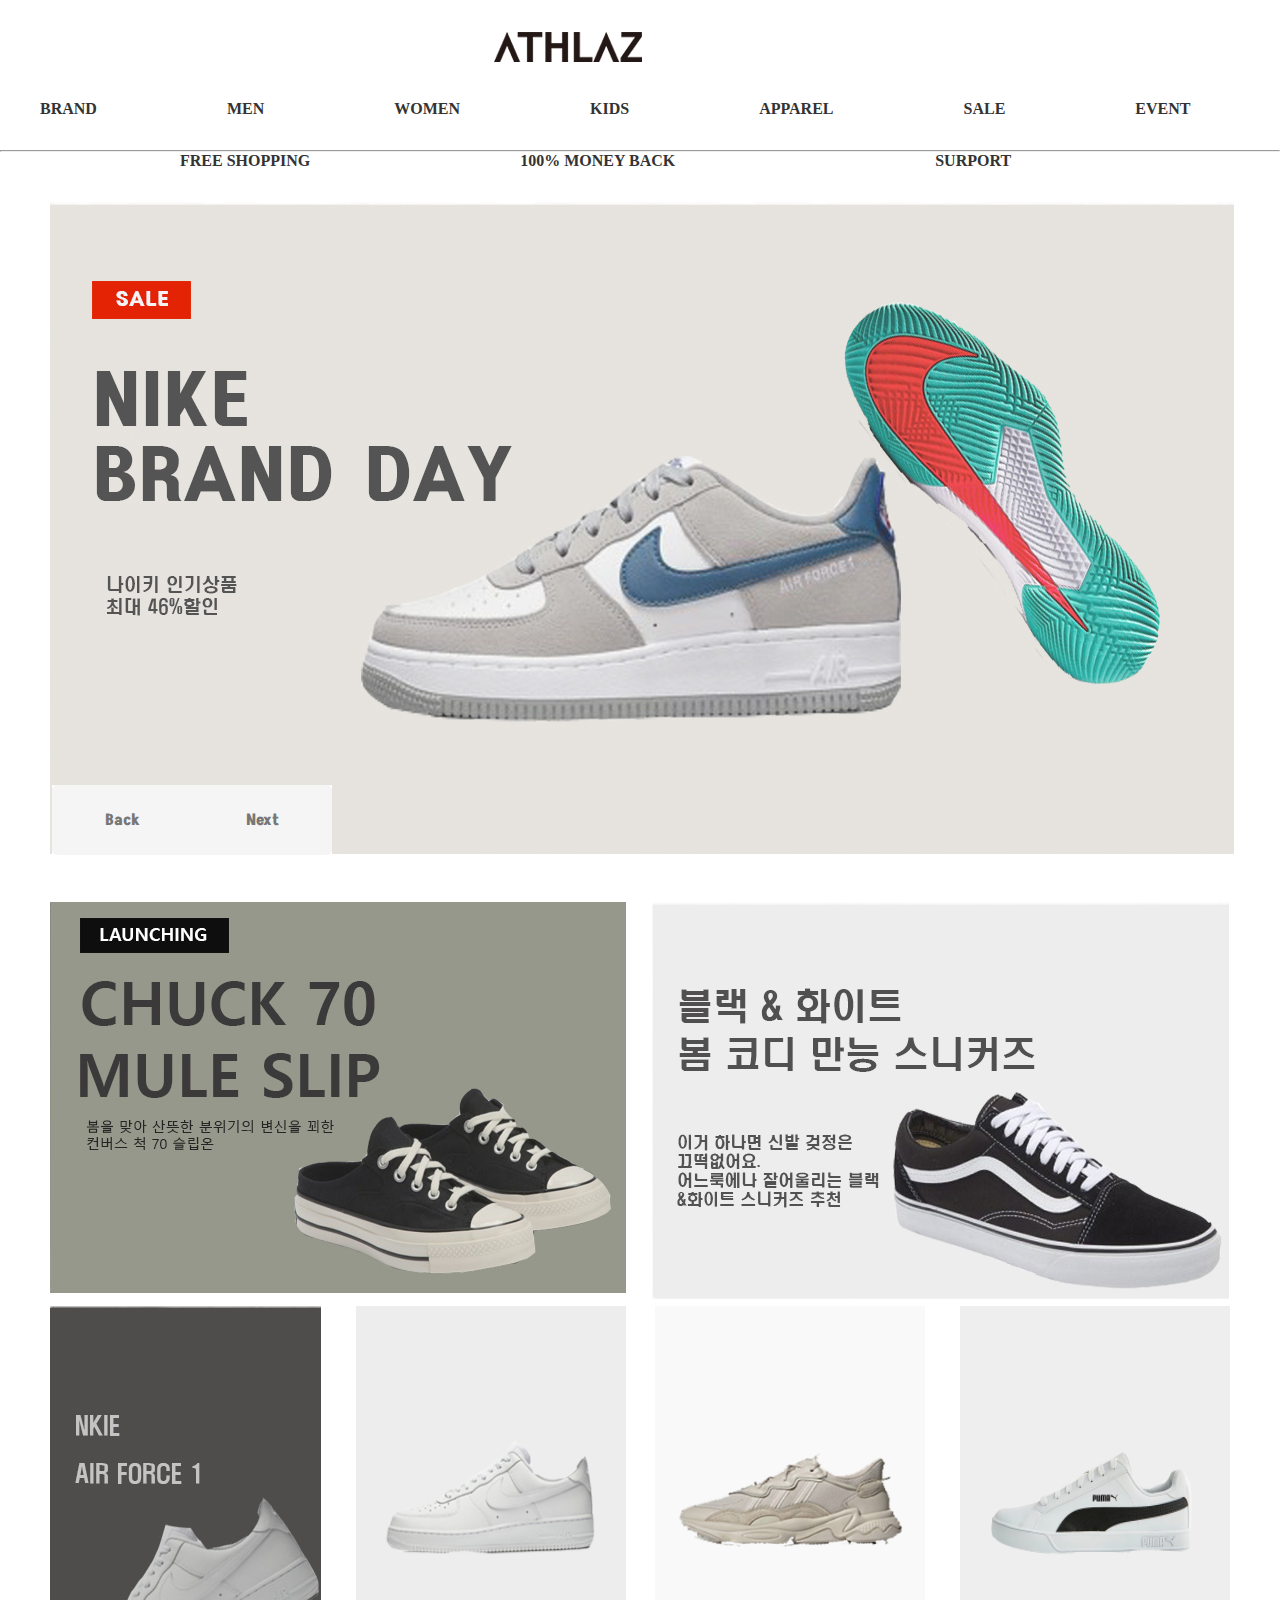
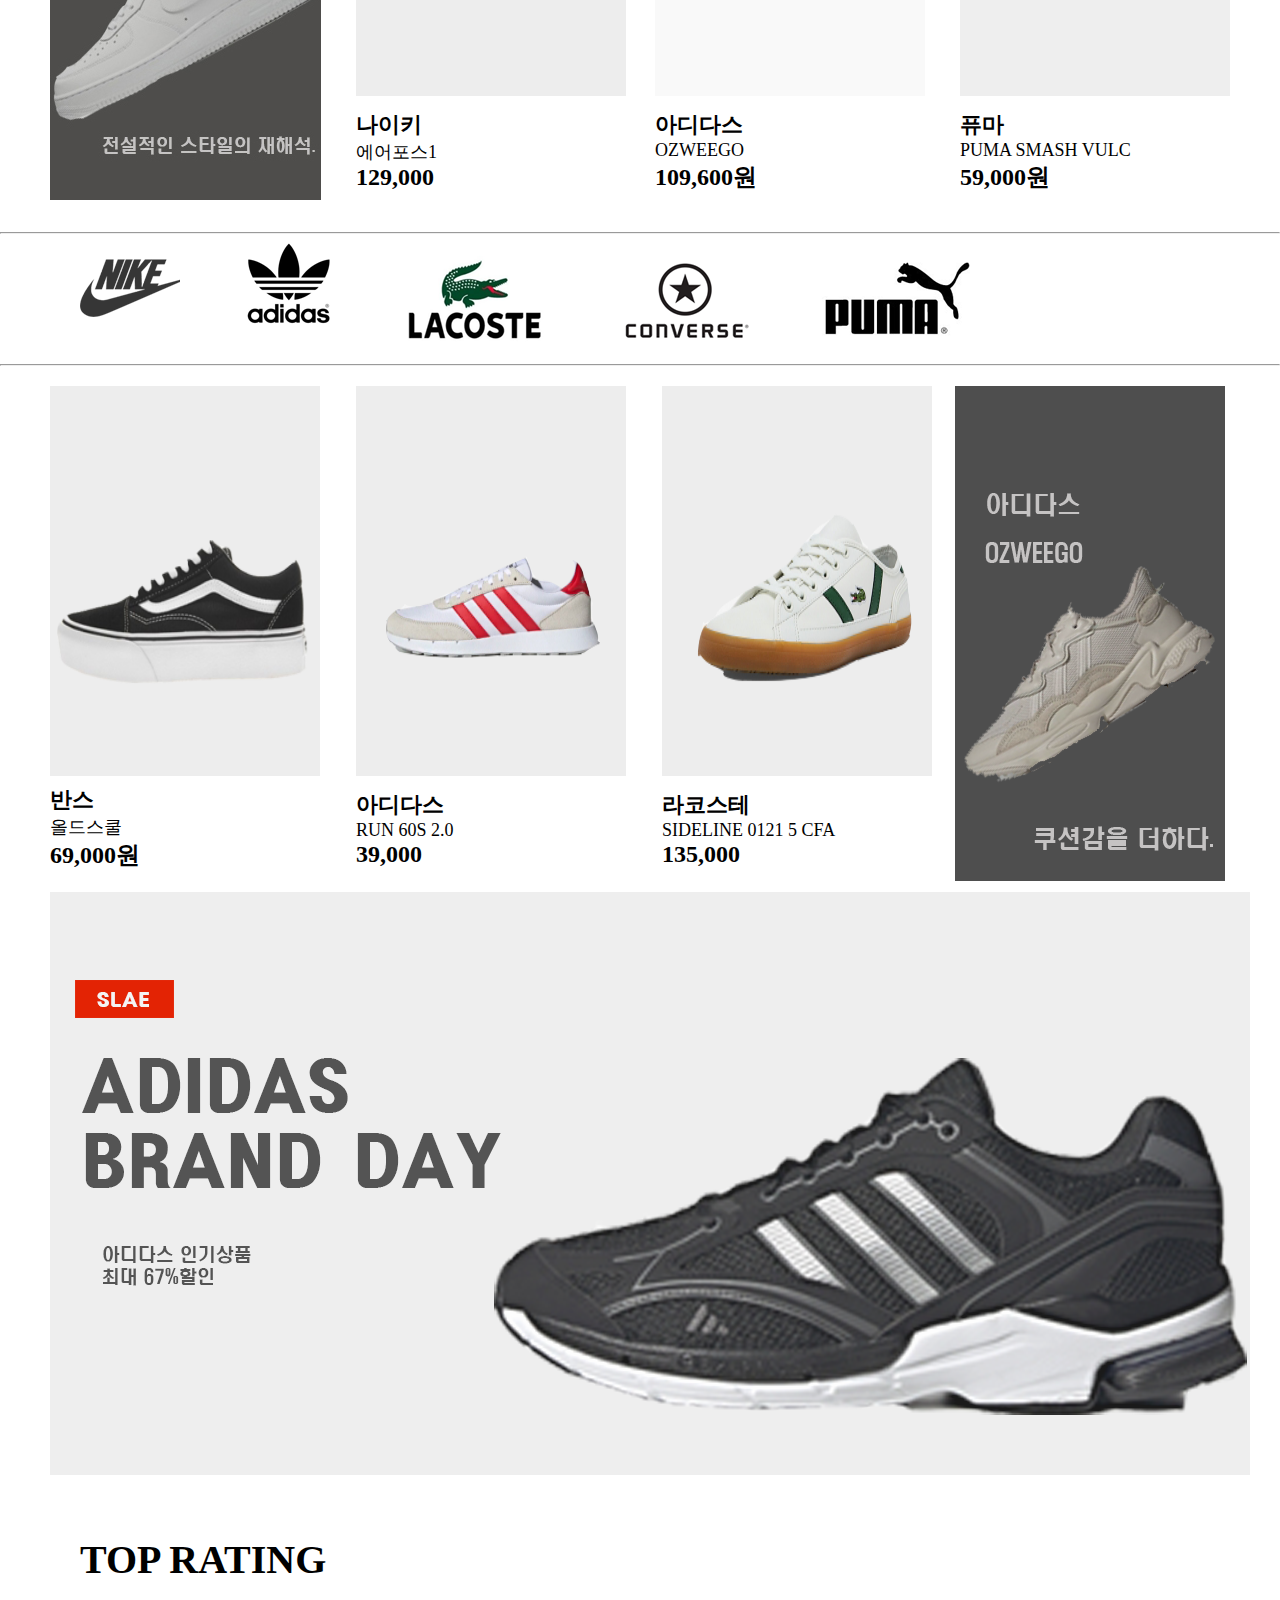
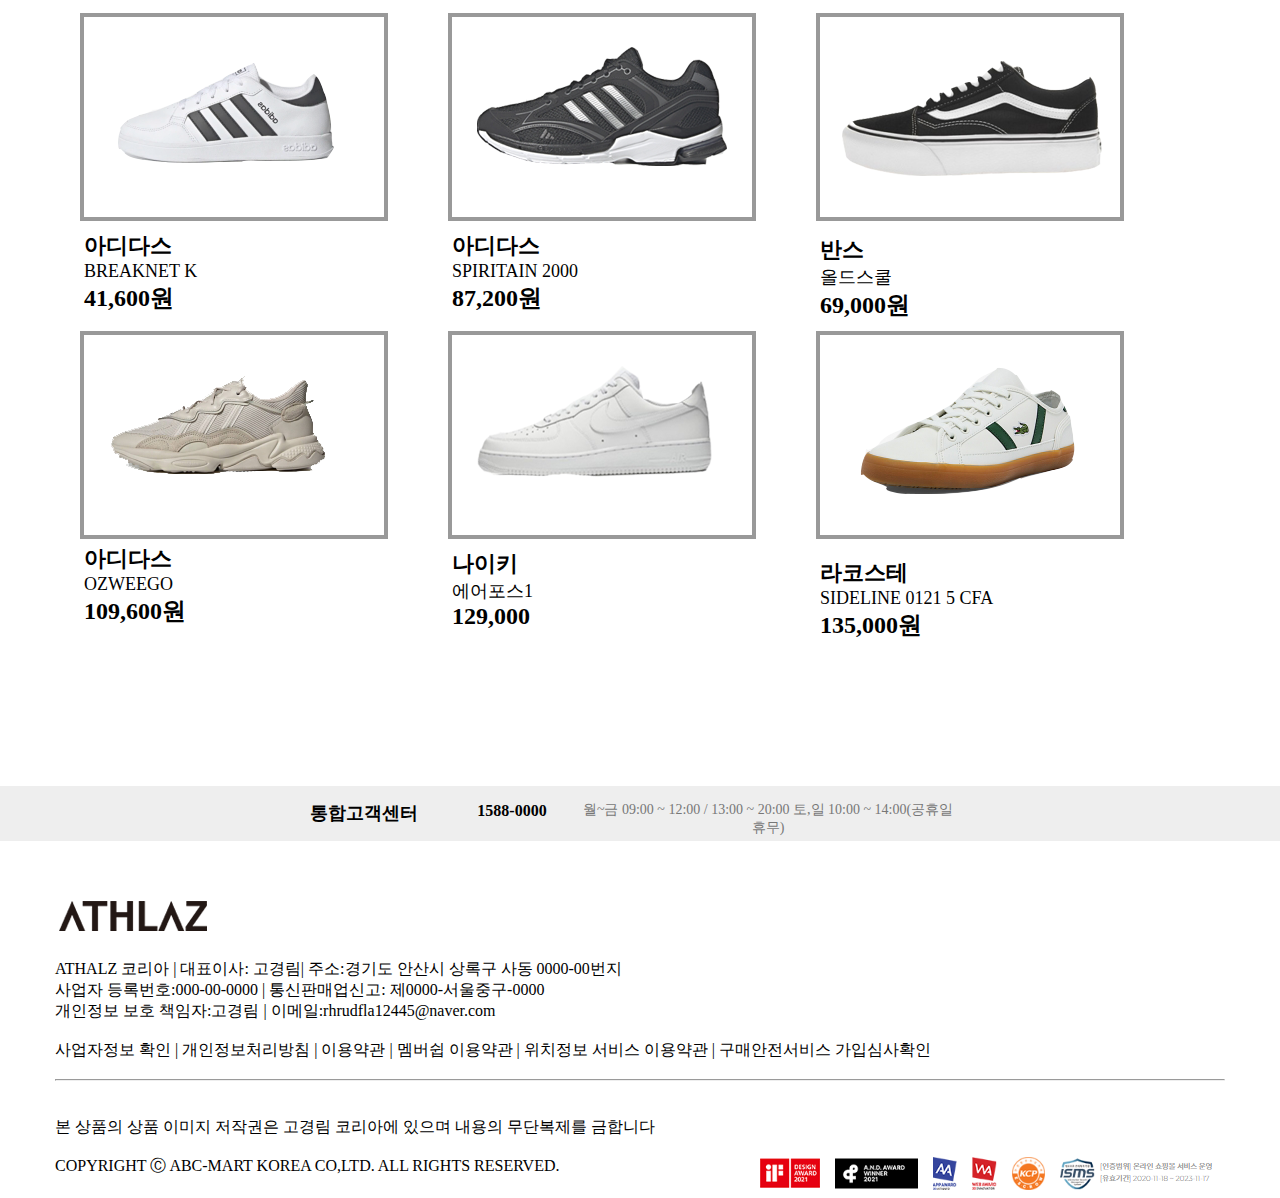
==== index.html @ 9fbcfb5c "220421-1" ====
<!DOCTYPE html>
<html lang="en">
<head>
  
    <meta charset="UTF-8">
    <meta http-equiv="X-UA-Compatible" content="IE=edge">
    <meta name="viewport" content="width=device-width, initial-scale=1.0">
    <title>신발 쇼핑물</title>
    <style>
       @import url('https://fonts.googleapis.com/css2?family=Akshar:wght@500&family=BioRhyme:wght@300&display=swap');

    </style>
    <link rel="stylesheet" href="CSS/css1.css">
    <script src="https://ajax.aspnetcdn.com/ajax/jQuery/jquery-3.6.0.min.js"></script>
    <script>
        $(function(){
            $('.button1').click(function(){
                if($('.slider1').css('display')=== 'block' ){
                    $('.slider1').hide();
                    $('.slider2').hide();
                    $('.slider3').fadeIn();
                }
                else if($('.slider3').css('display')=== 'block' ){
                        $('.slider1').hide();
                        $('.slider2').fadeIn();
                        $('.slider3').hide();
                }
                
                else{
                    $('.slider1').fadeIn();
                    $('.slider2').hide();
                    $('.slider3').hide();

                }
            })
        })
        $(function(){
            $('.button2').click(function(){
                if($('.slider1').css('display')=== 'block' ){
                    $('.slider1').hide();
                    $('.slider2').fadeIn();
                    $('.slider3').hide();
                }
                else if($('.slider2').css('display')=== 'block' ){
                        $('.slider1').hide();
                        $('.slider2').hide();
                        $('.slider3').fadeIn();
                }
                
                else{
                    $('.slider1').fadeIn();
                    $('.slider2').hide();
                    $('.slider3').hide();

                }
            })
        })
    </script>
    <script>
        $(function(){
            $('.ThreePost').hover(function(){
                $('.SoldOut').show();
            }
            ,function(){
                $('.SoldOut').hide();
            });
        });

        $(function(){
            $('.ThreePost2').hover(function(){
                $('.SoldOut2').show();
            }
            ,function(){
                $('.SoldOut2').hide();
            });
        });

        $(function(){
            $('.ThreePost3').hover(function(){
                $('.SoldOut3').show();
            }
            ,function(){
                $('.SoldOut3').hide();
            });
        });

    </script>
</head>
<body>
    <header>   
         <div class="main">
             <img src="img\KakaoTalk_20220411_015317461.png" alt="쇼핑물이름">
         </div>
    </header>
    
    <nav>
        <div class="one">
            <ul>
                <li><a href="#">BRAND</a> </li>
                <li><a href="#">MEN</a></li>
                <li><a href="#">WOMEN</a></li>
                <li><a href="#">KIDS<a></li>
                <li><a href="#">APPAREL</a></li>
                <li><a href="#">SALE</a></li>
                <li><a href="#">EVENT</a></li>
                <li><a href="#">STORE</a></li>
            </ul>
        </div>
        <hr>

        <div class="two">
            <ul>
                <li><a href="#">FREE SHOPPING</a></li>
                <li><a href="#">100% MONEY BACK</a></li>
                <li><a href="#">SURPORT</a></li>
            </ul>

        </div>
    </nav>
    <div id="slider">
        <div class="slider1">
            <a href="#"><img src="img/나이키메인.jpg" alt="나이키메인"></a>
        </div> 
        
        <div class="slider2">
            <a href="#"><img src="img/반스메인2.png" alt=""></a>
        </div>
        
        <div class="slider3">
            <a href="#"><img src="img/puma메인.png" alt=""></a>
        </div>
        
        <div class="buttonMain">
            <button type="button" class="button1">Back</button>
            <button type="button" class="button2">Next</button>
        </div>
        

    </div>
    

    <div class="main1">
        <div class="chuck"><a href="#"><img src="img/컨버스.jpg" alt="컨버스"></a></div>
        <div class="vans"><a href="#"><img src="img/반스.jpg" alt="반스"></a></div>
        <div class="airforce"><a href="#"><img src="img/에어포스.jpg" alt="에어포스"></a></div>
        <div class="ThreePostMain"> <a href="#"></a>
            <div class="ThreePost">
                <a href="#"><img src="img/에어포스2.png" alt="에어포스2"></a>
                <div class="brand">
                    <p>나이키</p>
                </div>
               
                <div class="name">
                    <p>에어포스1</p>
                </div>

                <div class="price">
                    <p>129,000</p>
                </div>
                
                <div class="SoldOut">
                    <br><br><br><p>Sold Out</p><br>
                </div>
            </div>
        </div>
        <div class="ThreePostMain2">
            <div class="ThreePost2">
                <a href="#"><img src="img/adidas.png" alt=""></a>
                <div class="brand">
                    <p>아디다스</p>
                </div>
                <div class="name">
                    <p>OZWEEGO</p>
                </div>
                <div class="price">
                    <p>109,600원</p>
                </div>
                <div class="SoldOut2">
                    <br><br><br><p>Sold Out</p><br>
                </div>
            </div>
        </div>

        <div class="ThreePostMain3">
            <div class="ThreePost3"> 
                <img src="img/puma.png" alt="푸마">
                <div class="brand">
                    <p>퓨마</p>
                </div>
                <div class="name">
                    <p>PUMA SMASH VULC</p>
                </div>
                <div class="price">
                    <p>59,000원</p>
                </div>
                <div class="SoldOut3">
                    <br><br><br><p>Sold Out</p><br>
                </div>
            </div>

        </div>



    </div>
    <hr>
    <div class="Logo">
        <div class="NikeLogo">
            <a href="#"><img src="img/nike.png" alt=""></a>
        </div>
        <div class="AdidasLogo"> 
            <a href="#"><img src="img/adidaslogo.png" alt=""></a>
        </div>
        <div>
            <a href="#"><img src="img/vanslogo.png" alt=""></a>
        </div>
        <div>
            <a href="#"><img src="img/LacoLogo.png" alt=""></a>
        </div>
        <div>
            <a href="#"><img src="img/ConverseLogo.png" alt=""></a>
        </div>
        <div>
            <a href="#"><img src="img/PumaLogo.png" alt=""></a>
        </div>
    </div>
    <hr>
    <div class="Main2">
        <div class="FourMain1">
            <div class="FourPost">
                <a href="#"><img src="img/Vans2.png" alt=""></a>
                <div class="brand">
                    <p>반스</p> 
                </div>
                <div class="name">
                    <p>올드스쿨</p>
                </div>
                <div class="price">
                    <p>69,000원</p>
                </div>
                
            </div>
        </div>
        <div class="FourMain2">
            <div class="FourPost2">
                <a href="#"><img src="img/adidas2.png" alt=""></a>
                <div class="brand">
                    <p>아디다스</p>
                </div>
                <div class="name">
                    <p>RUN 60S 2.0</p>
                </div>
                <div class="price">
                    <p>39,000</p>
                </div>
            </div>
        </div>

        <div class="FourMain3">
            <div class="FourPost3">
                <a href="#"><img src="img/loco.png" alt=""></a>
                <div class="brand">
                    <p>라코스테</p>
                </div>
                <div class="name">
                    <p>SIDELINE 0121 5 CFA</p>
                </div>
                <div class="price">
                    <p>135,000</p>
                </div>
            </div>
        </div>

        <div class="FourMain4">
            <a href="#"><img src="img/adidasMain.png" alt=""></a>
        </div>
    </div>

    <div class="Main3">
        <a href="#"><img src="img/Main3.png" alt=""></a>


    </div>
    
    <div class="Main4">
        <div class="RATING">
            <p>TOP RATING</p>
        </div>
        
        <div class="RatingPost1">
            <a href="#"><img src="img/superStar.png" alt=""></a>
            
            <div class="info">
                <div class="brand">
                    <p>아디다스</p>
                </div>
                <div class="name">
                    <p>BREAKNET K</p>
                </div>
                <div class="price">
                    <p>41,600원</p>
                </div>
            </div>
 
        </div>

        <div class="RatingPost2">
            <a href="#"><img src="img/top adidas.png" alt=""></a>
            <div class="info">
                <div class="brand">
                    <p>아디다스</p>
                </div>
                <div class="name">
                    <p>SPIRITAIN 2000</p>
                </div>
                <div class="price">
                    <p>87,200원</p>
                </div>

            </div>
        </div>

        <div class="RatingPost3">
            <a href="#"><img src="img/Vans2.png" alt=""></a>
            <div class="info">
                <div class="brand">
                    <p>반스</p>
                </div>
                <div class="name">
                    <p>올드스쿨</p>
                </div>
                <div class="price">
                    <p>69,000원</p>
                </div>
            </div>

        </div>

        <div class="RatingPost4">
            <a href="#"><img src="img/top adidas2.png" alt=""></a>
            <div class="info">
                <div class="brand">
                    <p>아디다스</p>
                </div>
                <div class="name">
                    <p>OZWEEGO</p>
                </div>
                <div class="price">
                    <p>109,600원</p>
                </div>
            </div>
        </div>
        
        <div class="RatingPost5">
            <a href="#"><img src="img/top 에어포스.png" alt=""></a>
            <div class="info">
                <div class="brand">
                    <p>나이키</p>
                </div>
                <div class="name">
                    <p>에어포스1</p>
                </div>
                <div class="price">
                    <p>129,000</p>
                </div>
            </div>
        </div>

        <div class="RatingPost6">
            <a href="#"><img src="img/loco.png" alt=""></a>
            <div class="info">
                <div class="brand">
                    <p>라코스테</p>
                </div>
                <div class="name">
                    <p>SIDELINE 0121 5 CFA</p>
                </div>
                <div class="price">
                    <p>135,000원</p>
                </div>
            </div>
        </div>

    </div>
    <div class="box1">
        <div class="Service">
            <div class="ServiceInfo1">
                <p>통합고객센터</p>
            </div>
            <div class="ServiceInfo2">
                <p>1588-0000</p>
            </div>
            <div class="ServiceInfo3">
                <p>월~금 09:00 ~ 12:00 / 13:00 ~ 20:00 토,일 10:00 ~ 14:00(공휴일 휴무)</p>
            </div>  

        </div>
    </div>

    <footer>
        <div class="ImgLogo">
            <a href="#"><img src="img/KakaoTalk_20220411_015317461.png" alt=""></a>
        </div>
        <div class="footerInfo">
            <p><br>ATHALZ 코리아 | 대표이사: 고경림| 주소:경기도 안산시 상록구 사동 0000-00번지<br>
                사업자 등록번호:000-00-0000 | 통신판매업신고: 제0000-서울중구-0000 <br>
                개인정보 보호 책임자:고경림 | 이메일:rhrudfla12445@naver.com
            </p><br>

            <p>
                사업자정보 확인 | 개인정보처리방침 | 이용약관 | 멤버쉽 이용약관 | 위치정보 서비스 이용약관 | 구매안전서비스 가입심사확인
            </p>
            
        </div>
        <br><hr><br><br>
        <p>본 상품의 상품 이미지 저작권은 고경림 코리아에 있으며 내용의 무단복제를 금합니다 <br>
            <br> COPYRIGHT Ⓒ ABC-MART KOREA CO,LTD. ALL RIGHTS RESERVED.
        </p>
        
        <div class="mark">
            <a href=""><img src="img/인증.PNG" alt=""></a>
        </div>
    </footer>

</body>

</html>
---- CSS/css1.css ----
*{margin: 0 ; padding: 0; font-family: "맑은고딕";}
ul,li,ol{list-style: none; margin: 0; padding: 0;}
/*헤더 로고*/
header{width: 1100px; height: 100px; margin: 0 auto; }
.main img{margin:22px 0 0 400px;}  

hr{background-color: gray; height: 0.1px; margin: 0 auto; text-align: center;}

/* 최상단 nav*/
nav .one{width: 1500px; height: 50px;  margin: 0 auto; }
nav .one,nav .two ul{font-family: 'Akshar', sans-serif; font-weight: bold;}/*네비 두개 같이사용*/
nav ul li{float: left; padding: 0 20px; margin: 0 70px 0 0;}/*li간 간격조절*/
nav ul li :nth-child(1){margin: 0 0 0 20px;}
nav ul li a{text-decoration: none; color: #333; margin:left 70px;  }
nav ul a:hover{color: #777;}

/*다음 nav*/
nav .two{width: 1200px; height: 50px;  margin: 0 auto; font-family: 'Akshar', sans-serif;}
nav .two ul li{float: left; padding: 0 20px; margin: 0 200px 0 0;}
nav .two ul li:nth-child(1){margin: 0 150px 0 100px;}
nav ul a:hover{color:#777}

/*메인 슬라이더*/
#slider{width: 1180px; height: 700px; margin: 0 auto; }
.slider1{width: 1180px; height: 660px; margin: 0 auto; }
.slider2{width: 1180px; height: 660px; margin: 0 auto; display: none;}
.slider2 img{width: 1180px; height: 660px; margin: -8px 0 0 0;}
.slider3{width: 1180px; height: 660px; margin: 0 auto; display: none;}

.buttonMain{width: 270pxx; height: 70px; float: left; background-color: white; position: absolute ;top: 785px; margin: 0 0 0 2px;  }
.button1:hover{color: wheat; background-color: #999;}
.button2:hover{color: wheat; background-color: #999;}
button{width: 140px; height: 70px;float: left; background-color:whitesmoke ;font-weight: bold; font-size: 16px; border: 0; color: #777; padding: 5px; }
.button1{margin-right: 0px; border-top-left-radius: 5px; border-bottom-left-radius: 5px; font-family: 'Akshar', sans-serif;  }
.button2{border-top-right-radius: 5px; border-bottom-right-radius: 5px; font-family: 'Akshar', sans-serif; }

/*3번째 레이아웃*/
.main1{width: 1180px; height: 930px; margin: 0 auto;}
.chuck{width: 578px; height: 384px; float: left; }
.vans{width: 578px; height: 384px; float: left; margin: 0 0 0 24px;}
.airforce{width:270px ; height: 494px; float: left; margin: 20px auto; background-color: beige;}

/* 3번째 레이아웃 */
.ThreePostMain{width: 270px; height: 494px; float: left; margin: 20px 25px 0 36px; }
.ThreePost{width: 270px; height: 390px; float: left; margin: 0 auto;  background-color:#ededed;}  
.ThreePost img{width: 240px; height: 400px; margin: 0 0 0 20px;}


.ThreePostMain2{width: 260px; height: 494px; float: left; margin: 20px 30px 0 4px; }
.ThreePost2{width: 270px; height: 390px; float: left; margin: 0 auto;  background-color:#f9f9f9;}  
.ThreePost2 img{width: 240px; height: 400px; margin: 0 0 0 20px;}

.ThreePostMain3{width: 270px; height: 494px; float: left; margin: 20px 0 0 0; }
.ThreePost3{width: 270px; height: 390px; float: left; margin: 0 10px 0 15px; background-color:#eeeeee;}  
.ThreePost3 img{width: 250px; height: 400px; margin: 0 0 0 10px;}

.SoldOut{width: 270px; height: 390px; opacity: 0.7; background-color: #333;
        position: absolute; margin: -488px 0 0 0; font-size: 40PX;
         color: white;text-align: center; display: none;} 
.SoldOut2{width: 270px; height: 390px; opacity: 0.7; background-color: #333;
            position: absolute; margin: -488px 0 0 0; font-size: 40PX; color: white;
            text-align: center; display: none; } 
.SoldOut3{width: 270px; height: 390px; opacity: 0.7; background-color: #333;
            position: absolute;  font-size: 40PX; color: white;
            text-align: center;margin: -488px 0 0 0; display:none ;} 



/* 3번째 레이아웃 상품 정보통일 */
.brand{font-size: 22px; font-family:""; font-weight: bold; }
.name{font-family: "굴림"; font-size:18px ;}
.price{font-size: 24px; font-weight: bold;}

/* 브랜드로고 */
.Logo{width: 1180px; height: 130px;  margin: 0 auto; } 
.Logo img{margin: 0px 30px 0 30px; float: left;}



/* 4번째 상품 레이아웃 */
.Main2{width: 1180px; height: 520px; margin: 0 auto;}

.FourMain1{width: 270px; height: 494px; float: left; margin: 20px 0 0 0px;}
.FourPost{width: 270px; height: 390px; float: left; margin: 0 auto;  background-color:#ededed;}  
.FourPost img{width: 260px; height: 340px; margin: 50px 0 5px 5px;}

.FourMain2{width: 270px; height: 494px; float: left; margin: 20px 0 0 36px;}
.FourPost2{width: 270px; height: 390px; float: left; margin: 0 auto;  background-color:#ededed;}  
.FourPost2 img{width: 270px; height: 300px; margin: 70px 0 30px 7px;}

.FourMain3{width: 270px; height: 494px; float: left; margin: 20px 23px 0 36px; }
.FourPost3{width: 270px; height: 390px; float: left; margin: 0 auto;  background-color:#ededed;}  
.FourPost3 img{width: 270px; height: 360px; margin: 40px 0 0 20px;}

.FourMain4{width: 270px; height: 494px; float: left; margin: 20px 0 0 0px; }
.FourPost4{width: 270px; height: 390px; float: left; margin: 0 auto;  background-color:#ededed;}  
.FourPost4 img{width: 240px; height: 400px; margin: 0 0 0 20px;}

/* 메인3번 */
.Main3{width: 1180px; height: 600px; margin: 0 auto; }

/* 메인4번 TOP RATING */
.Main4{width: 1180px; height: 850px; margin: 0 auto; }
.RATING{margin:50px 0 0 30px; font-size: 40px;  font-weight: bold;}
.info{margin: 50px 0 0 0; }

.RatingPost1{width: 300px; height: 200px; border: 4px solid #999;}
.RatingPost1{box-shadow:  #999; float: left; margin: 30px;}
.RatingPost1 img{margin: 30px 0 0 25px;}


.RatingPost2{width: 300px; height: 200px; border: 4px solid #999;}
.RatingPost2{box-shadow:  #999; float: left; margin: 30px;}
.RatingPost2 img{margin: 30px 0 0 25px;}

.RatingPost3{width: 300px; height: 200px; border: 4px solid #999;}
.RatingPost3{box-shadow:  #999; float: left; margin: 30px;}
.RatingPost3 img{margin: -40px 0 0 20px;}
.RatingPost3 .info{margin: -20px 0 0 0;}

.RatingPost4{width: 300px; height: 200px; border: 4px solid #999;}
.RatingPost4{box-shadow:  #999; float: left; margin: 80px 30px 0 30px;}
.RatingPost4 img{margin: 25px 0 0 0;}

.RatingPost5{width: 300px; height: 200px; border: 4px solid #999;}
.RatingPost5{box-shadow: #999; float: left; margin: 80px 30px 0 30px;}
.RatingPost5 img{margin: 30px 0 0 25px;}

.RatingPost6{width: 300px; height: 200px; border: 4px solid #999;}
.RatingPost6{box-shadow:  #999; float: left; margin: 80px 30px 0 30px;}
.RatingPost6 img{margin: -35px 0 0 25px;}
.RatingPost6 .info{margin: -20px 0 0 0;}

/* 고객센터 box */
.box1{text-align: center; width: 100%; height: 55px; background-color: #eeeeee; margin: 0 auto; text-align: center;}


.Service .ServiceInfo1{float: left;font-size: 18px; font-weight: bold; width: 10%; margin: 15px 0 0 300px;}
.Service .ServiceInfo2{float: left; width: 10%; font-weight: bold; margin: 16px 0 0 20px;}
.Service .ServiceInfo3{float: left; width: 30%; font-size: 14px; color: #777; margin: 15px 0 0 0px; }

/* footer */
footer{width: 1170px; height: 300px; margin: 0 auto; }
.ImgLogo{width: 200px; height: 50px; margin: 50px 0 0 0;}
.mark img{float: right; margin: -30px 0 0 0; }
.footerInfo1{font-size: 10px; color: #777;}
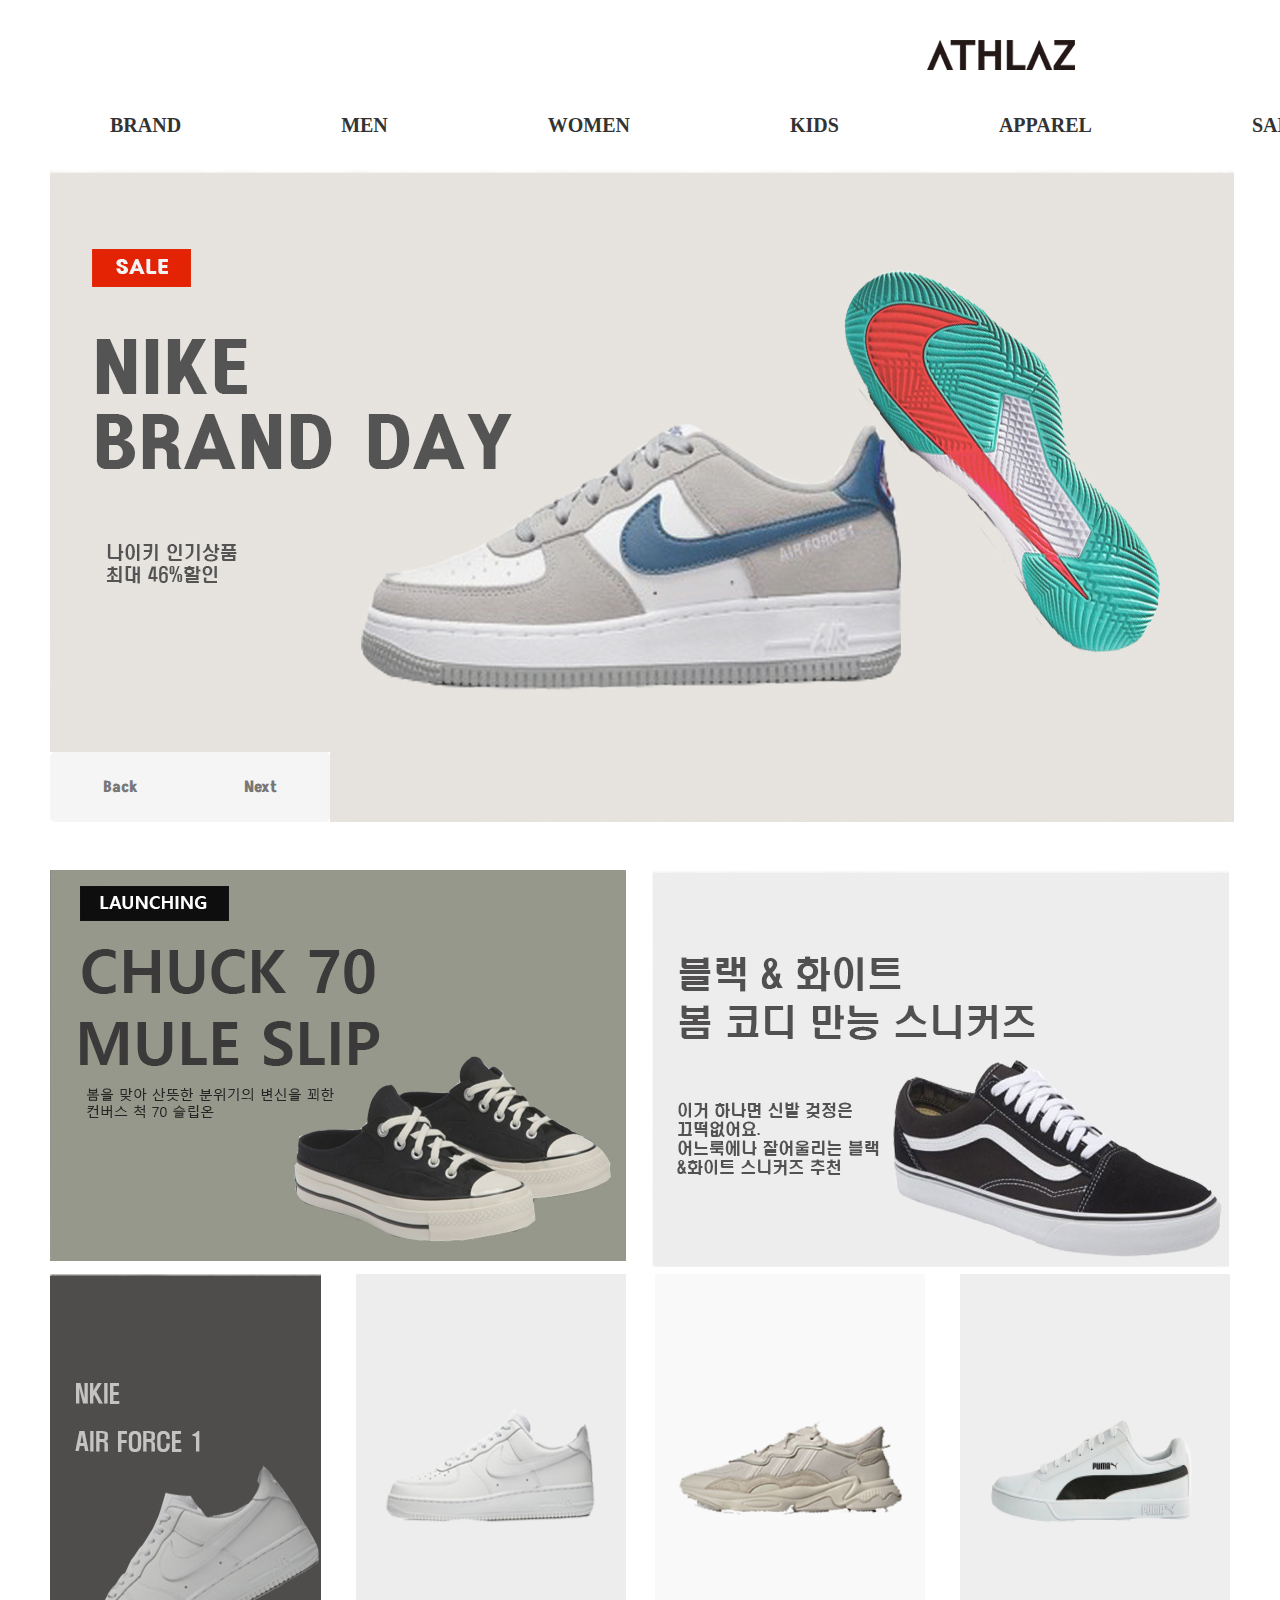
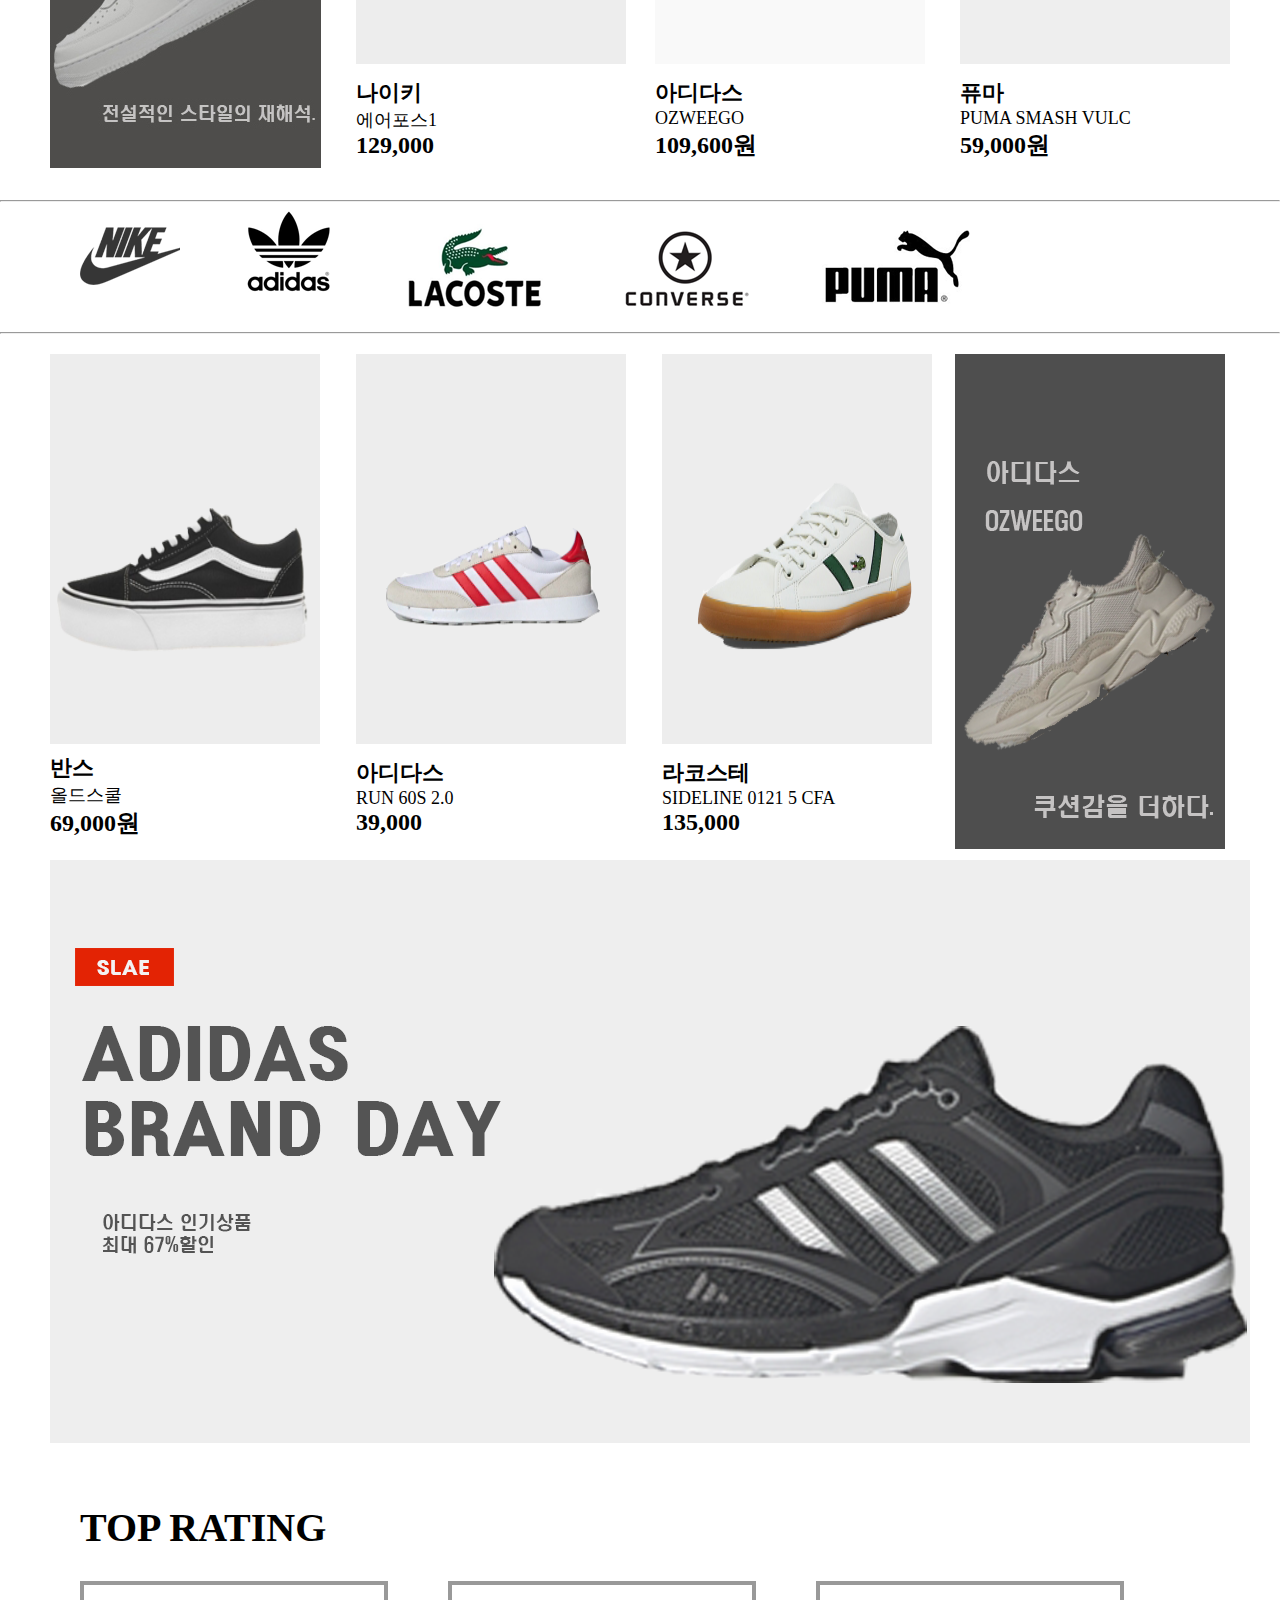
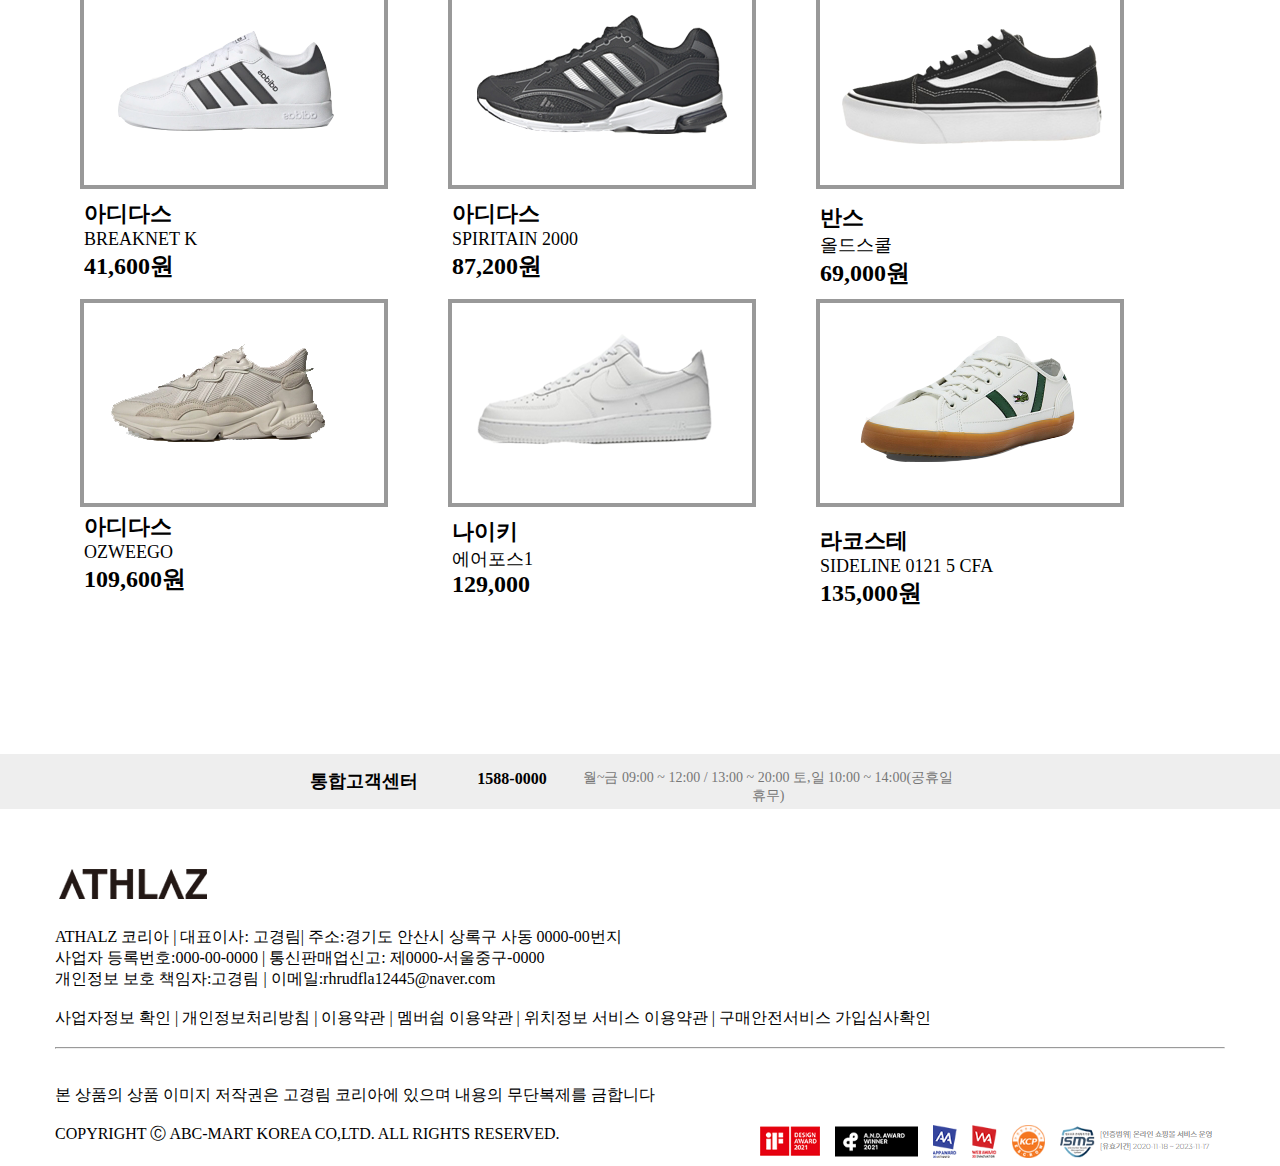
==== commit ae685abe: "220421-2" ====
--- a/index.html
+++ b/index.html
@@ -88,13 +88,13 @@
 </head>
 <body>
     <header>   
-         <div class="main">
-             <img src="img\KakaoTalk_20220411_015317461.png" alt="쇼핑물이름">
-         </div>
-    </header>
-    
-    <nav>
-        <div class="one">
+         <!-- <div class="main">
+              -->
+         <!-- </div> -->
+
+         <div class="one">
+            <a href="#"><img src="img\KakaoTalk_20220411_015317461.png" alt="쇼핑물이름"></a>
+
             <ul>
                 <li><a href="#">BRAND</a> </li>
                 <li><a href="#">MEN</a></li>
@@ -105,8 +105,14 @@
                 <li><a href="#">EVENT</a></li>
                 <li><a href="#">STORE</a></li>
             </ul>
-        </div>
-        <hr>
+
+            
+    </header>
+    
+    <nav>
+
+        </div>
+        <!-- <hr class="naHr1">
 
         <div class="two">
             <ul>
@@ -115,7 +121,7 @@
                 <li><a href="#">SURPORT</a></li>
             </ul>
 
-        </div>
+        </div> -->
     </nav>
     <div id="slider">
         <div class="slider1">
--- a/CSS/css1.css
+++ b/CSS/css1.css
@@ -1,33 +1,36 @@
 *{margin: 0 ; padding: 0; font-family: "맑은고딕";}
 ul,li,ol{list-style: none; margin: 0; padding: 0;}
 /*헤더 로고*/
-header{width: 1100px; height: 100px; margin: 0 auto; }
-.main img{margin:22px 0 0 400px;}  
+header{width: 100%; height: 100px; margin: 0 auto; background-color: white;}
+.main img{margin:22px 0 0 400px; float: left;}  
 
 hr{background-color: gray; height: 0.1px; margin: 0 auto; text-align: center;}
 
 /* 최상단 nav*/
-nav .one{width: 1500px; height: 50px;  margin: 0 auto; }
-nav .one,nav .two ul{font-family: 'Akshar', sans-serif; font-weight: bold;}/*네비 두개 같이사용*/
-nav ul li{float: left; padding: 0 20px; margin: 0 70px 0 0;}/*li간 간격조절*/
-nav ul li :nth-child(1){margin: 0 0 0 20px;}
-nav ul li a{text-decoration: none; color: #333; margin:left 70px;  }
-nav ul a:hover{color: #777;}
+.one{width: 2000px; height: 50px;  margin: 0 auto; }
+.one ul{font-family: 'Akshar', sans-serif; font-weight: bold;}/*네비 두개 같이사용*/
+header ul li{float: left; padding: 0 20px; margin: 0 70px 0 0; font-size: 20px;}/*li간 간격조절*/
+header ul li :nth-child(1){margin: 0 0 0 60px;}
+header ul li{margin: 30px;}
+header ul li a{text-decoration: none; color: #333; margin:left 70px;  }
+header ul a:hover{color: #777;}
+.one{position: fixed; top: px; left:0 ; right: 0;padding-top: 30px;  background-color: white;  text-align: center; padding-top: 30px; padding-bottom: 70px;}
+
 
 /*다음 nav*/
-nav .two{width: 1200px; height: 50px;  margin: 0 auto; font-family: 'Akshar', sans-serif;}
+/* nav .two{width: 1200px; height: 50px; margin: 0 auto; font-family: 'Akshar', sans-serif;}
 nav .two ul li{float: left; padding: 0 20px; margin: 0 200px 0 0;}
 nav .two ul li:nth-child(1){margin: 0 150px 0 100px;}
-nav ul a:hover{color:#777}
+nav ul a:hover{color:#777} */
 
 /*메인 슬라이더*/
-#slider{width: 1180px; height: 700px; margin: 0 auto; }
+#slider{width: 1180px; height: 700px; margin: 0 auto; padding-top: 70px;}
 .slider1{width: 1180px; height: 660px; margin: 0 auto; }
 .slider2{width: 1180px; height: 660px; margin: 0 auto; display: none;}
 .slider2 img{width: 1180px; height: 660px; margin: -8px 0 0 0;}
 .slider3{width: 1180px; height: 660px; margin: 0 auto; display: none;}
-
-.buttonMain{width: 270pxx; height: 70px; float: left; background-color: white; position: absolute ;top: 785px; margin: 0 0 0 2px;  }
+/* 슬라이더 버튼 */
+.buttonMain{width: 270pxx; height: 70px; float: left; background-color: white; position: absolute ;top:752px; margin: 0 0 0 0px;  }
 .button1:hover{color: wheat; background-color: #999;}
 .button2:hover{color: wheat; background-color: #999;}
 button{width: 140px; height: 70px;float: left; background-color:whitesmoke ;font-weight: bold; font-size: 16px; border: 0; color: #777; padding: 5px; }
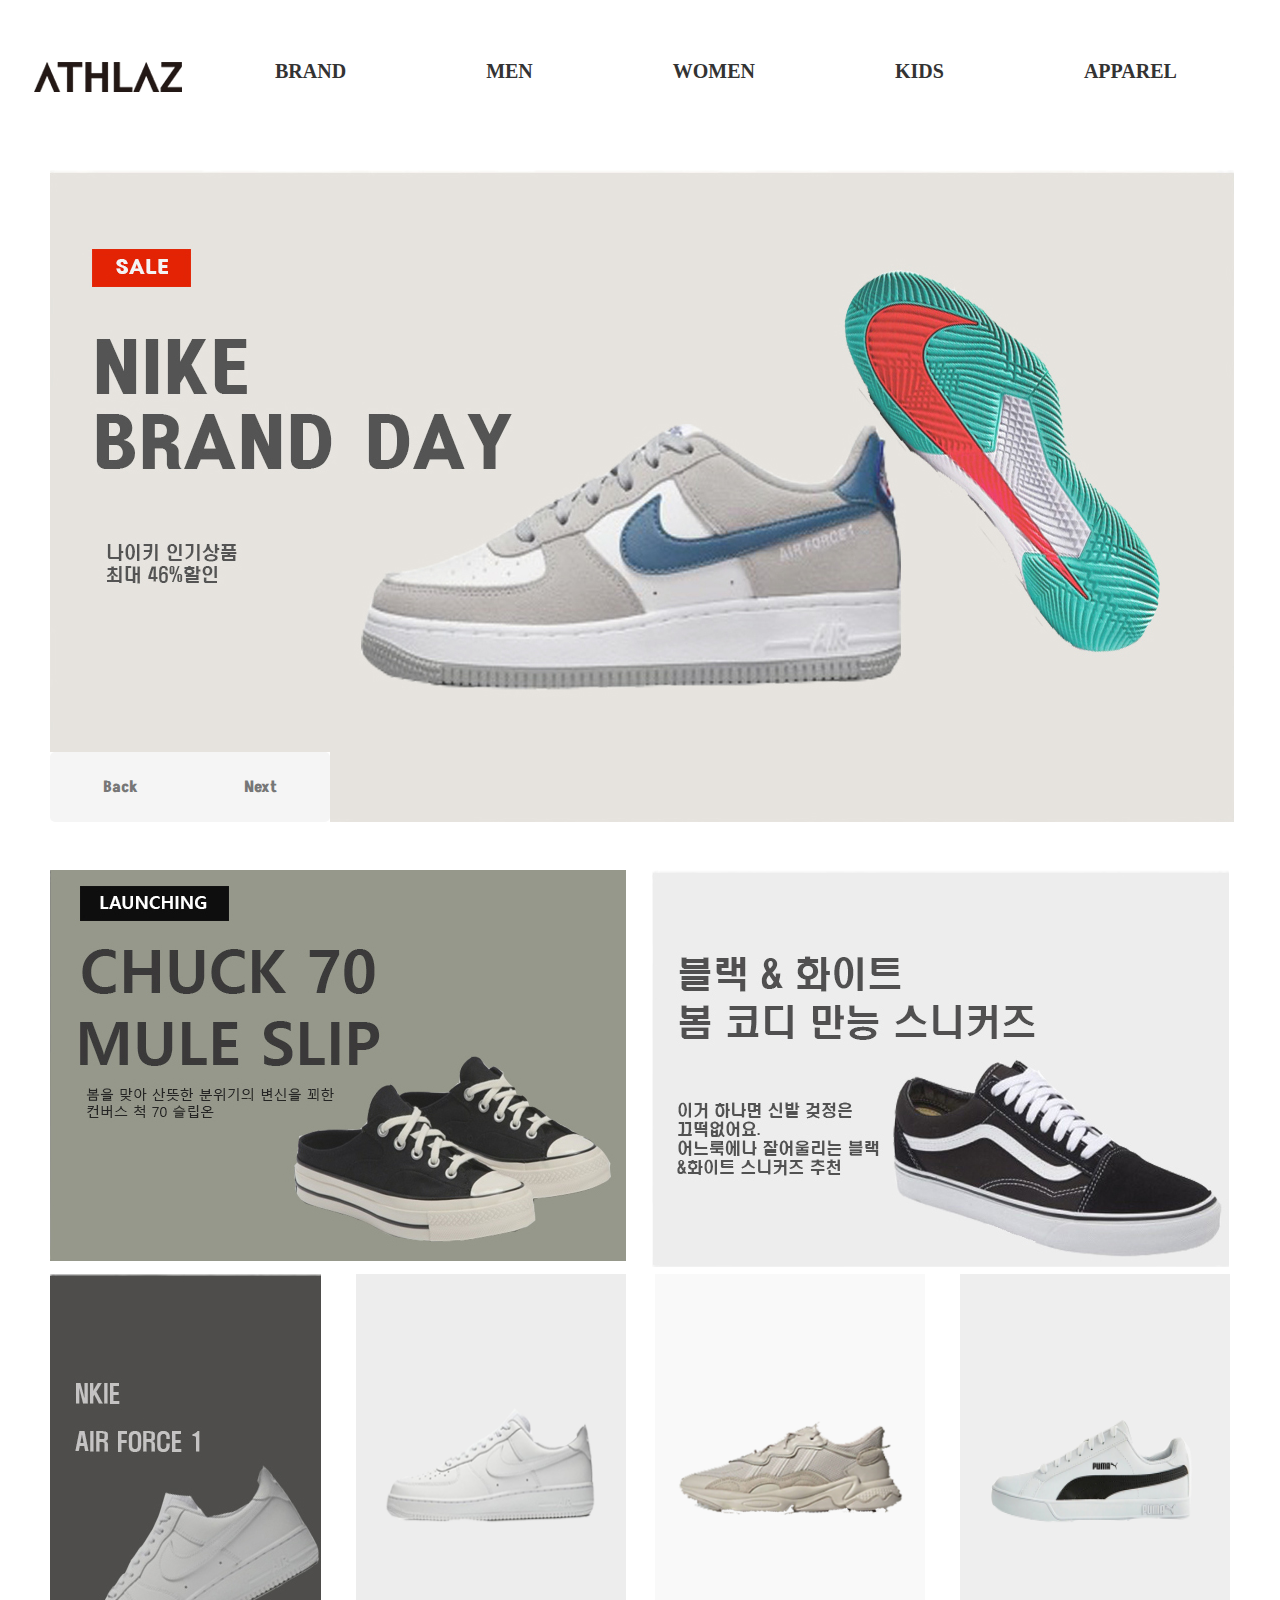
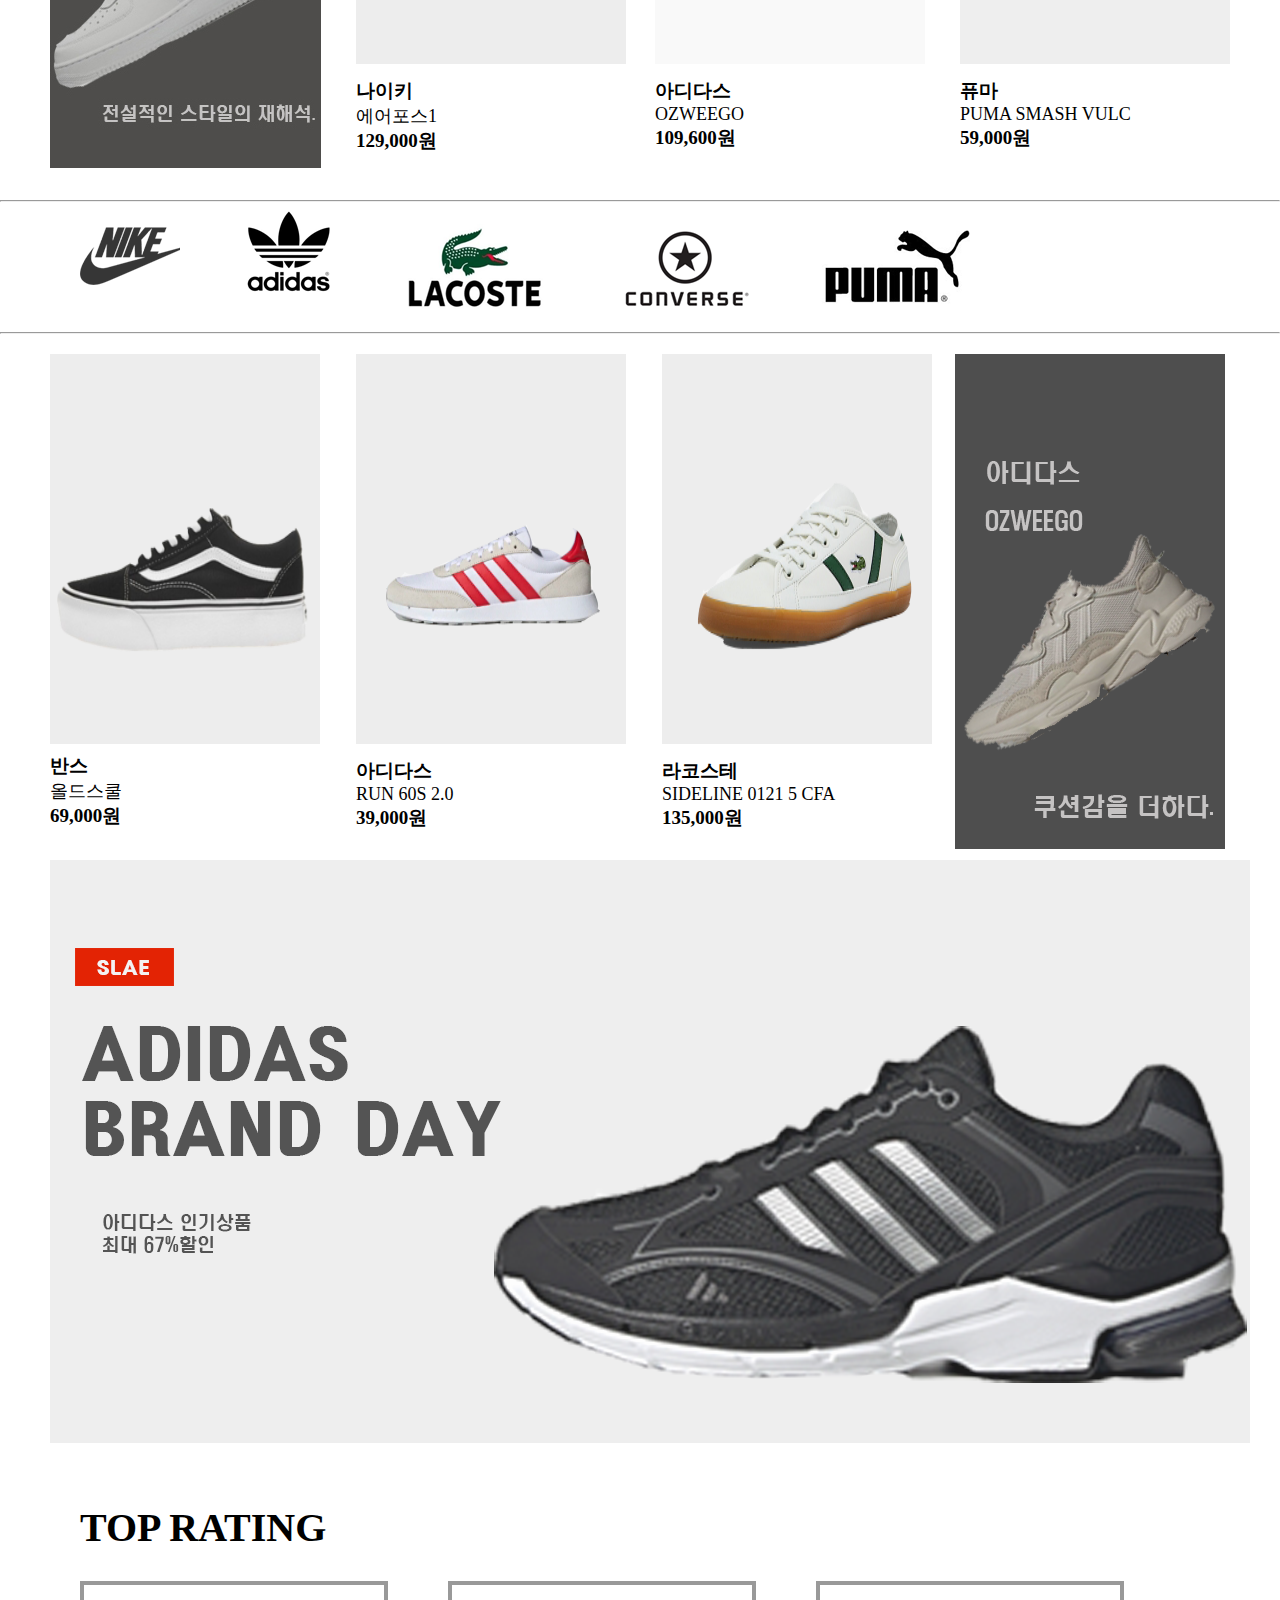
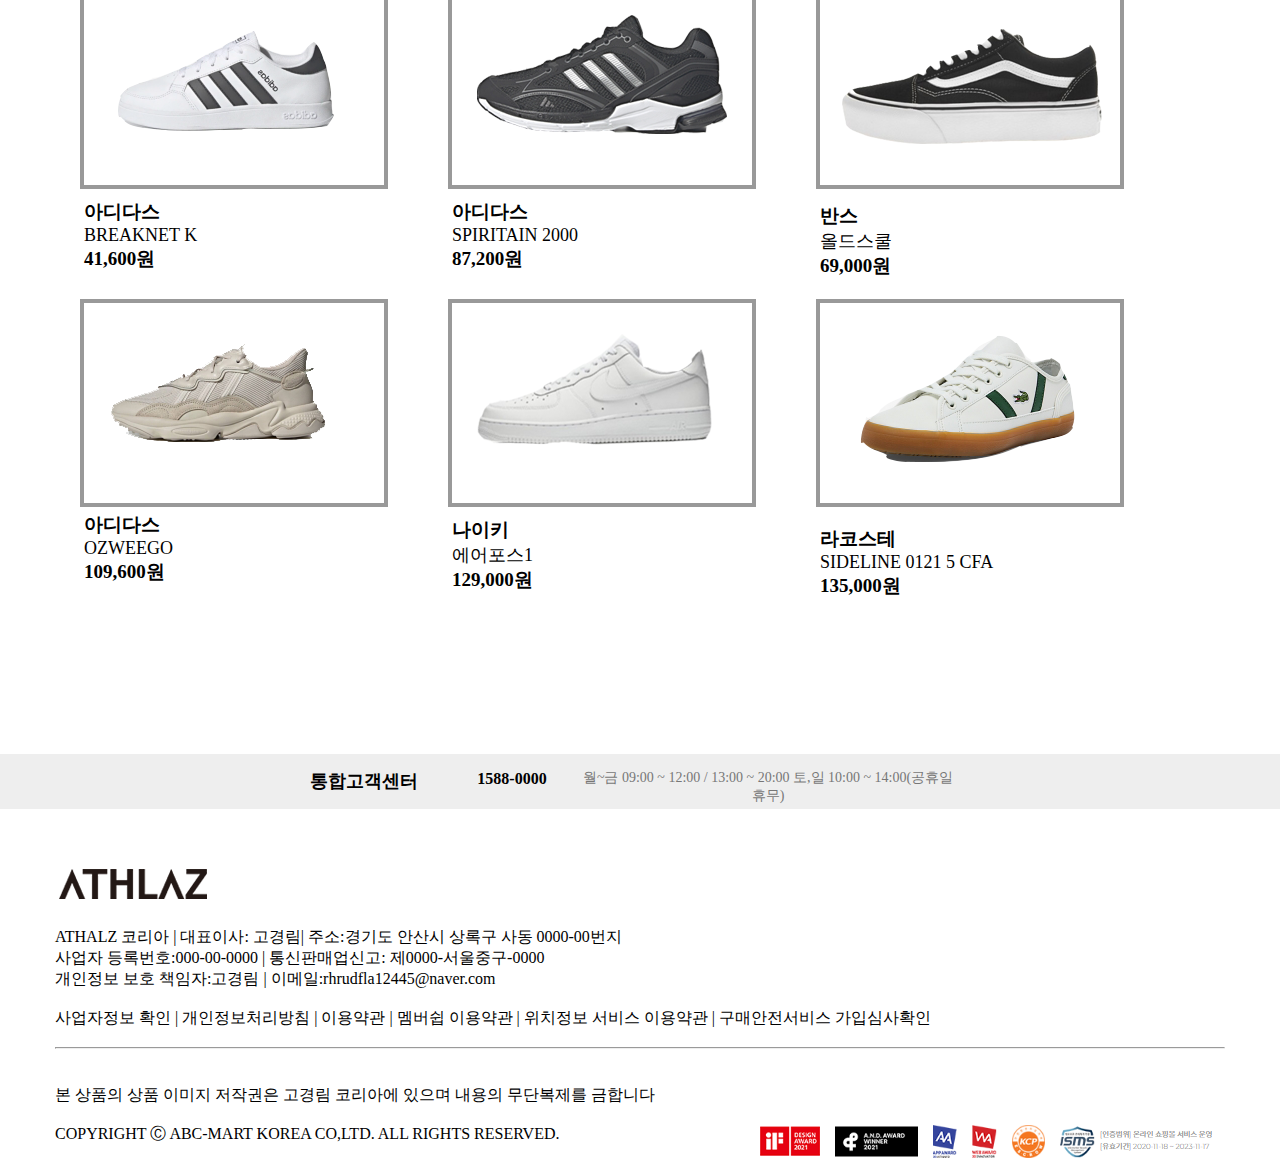
==== commit 670bc16c: "220422-01" ====
--- a/index.html
+++ b/index.html
@@ -161,7 +161,7 @@
                 </div>
 
                 <div class="price">
-                    <p>129,000</p>
+                    <p>129,000원</p>
                 </div>
                 
                 <div class="SoldOut">
@@ -257,7 +257,7 @@
                     <p>RUN 60S 2.0</p>
                 </div>
                 <div class="price">
-                    <p>39,000</p>
+                    <p>39,000원</p>
                 </div>
             </div>
         </div>
@@ -272,7 +272,7 @@
                     <p>SIDELINE 0121 5 CFA</p>
                 </div>
                 <div class="price">
-                    <p>135,000</p>
+                    <p>135,000원</p>
                 </div>
             </div>
         </div>
@@ -367,7 +367,7 @@
                     <p>에어포스1</p>
                 </div>
                 <div class="price">
-                    <p>129,000</p>
+                    <p>129,000원</p>
                 </div>
             </div>
         </div>
--- a/CSS/css1.css
+++ b/CSS/css1.css
@@ -2,15 +2,15 @@
 ul,li,ol{list-style: none; margin: 0; padding: 0;}
 /*헤더 로고*/
 header{width: 100%; height: 100px; margin: 0 auto; background-color: white;}
-.main img{margin:22px 0 0 400px; float: left;}  
+.one img{margin:22px 0 0 30px; float: left;}  
 
 hr{background-color: gray; height: 0.1px; margin: 0 auto; text-align: center;}
 
 /* 최상단 nav*/
-.one{width: 2000px; height: 50px;  margin: 0 auto; }
+.one{width: 2000px; height: 50px;  margin: 0 auto; z-index: 2; }
 .one ul{font-family: 'Akshar', sans-serif; font-weight: bold;}/*네비 두개 같이사용*/
 header ul li{float: left; padding: 0 20px; margin: 0 70px 0 0; font-size: 20px;}/*li간 간격조절*/
-header ul li :nth-child(1){margin: 0 0 0 60px;}
+header ul li :nth-child(1){margin: 0 0 0 40px;}
 header ul li{margin: 30px;}
 header ul li a{text-decoration: none; color: #333; margin:left 70px;  }
 header ul a:hover{color: #777;}
@@ -70,9 +70,9 @@
 
 
 /* 3번째 레이아웃 상품 정보통일 */
-.brand{font-size: 22px; font-family:""; font-weight: bold; }
+.brand{font-size: 19px; font-family:""; font-weight: bold; }
 .name{font-family: "굴림"; font-size:18px ;}
-.price{font-size: 24px; font-weight: bold;}
+.price{font-size: 19px; font-weight: bold;}
 
 /* 브랜드로고 */
 .Logo{width: 1180px; height: 130px;  margin: 0 auto; } 
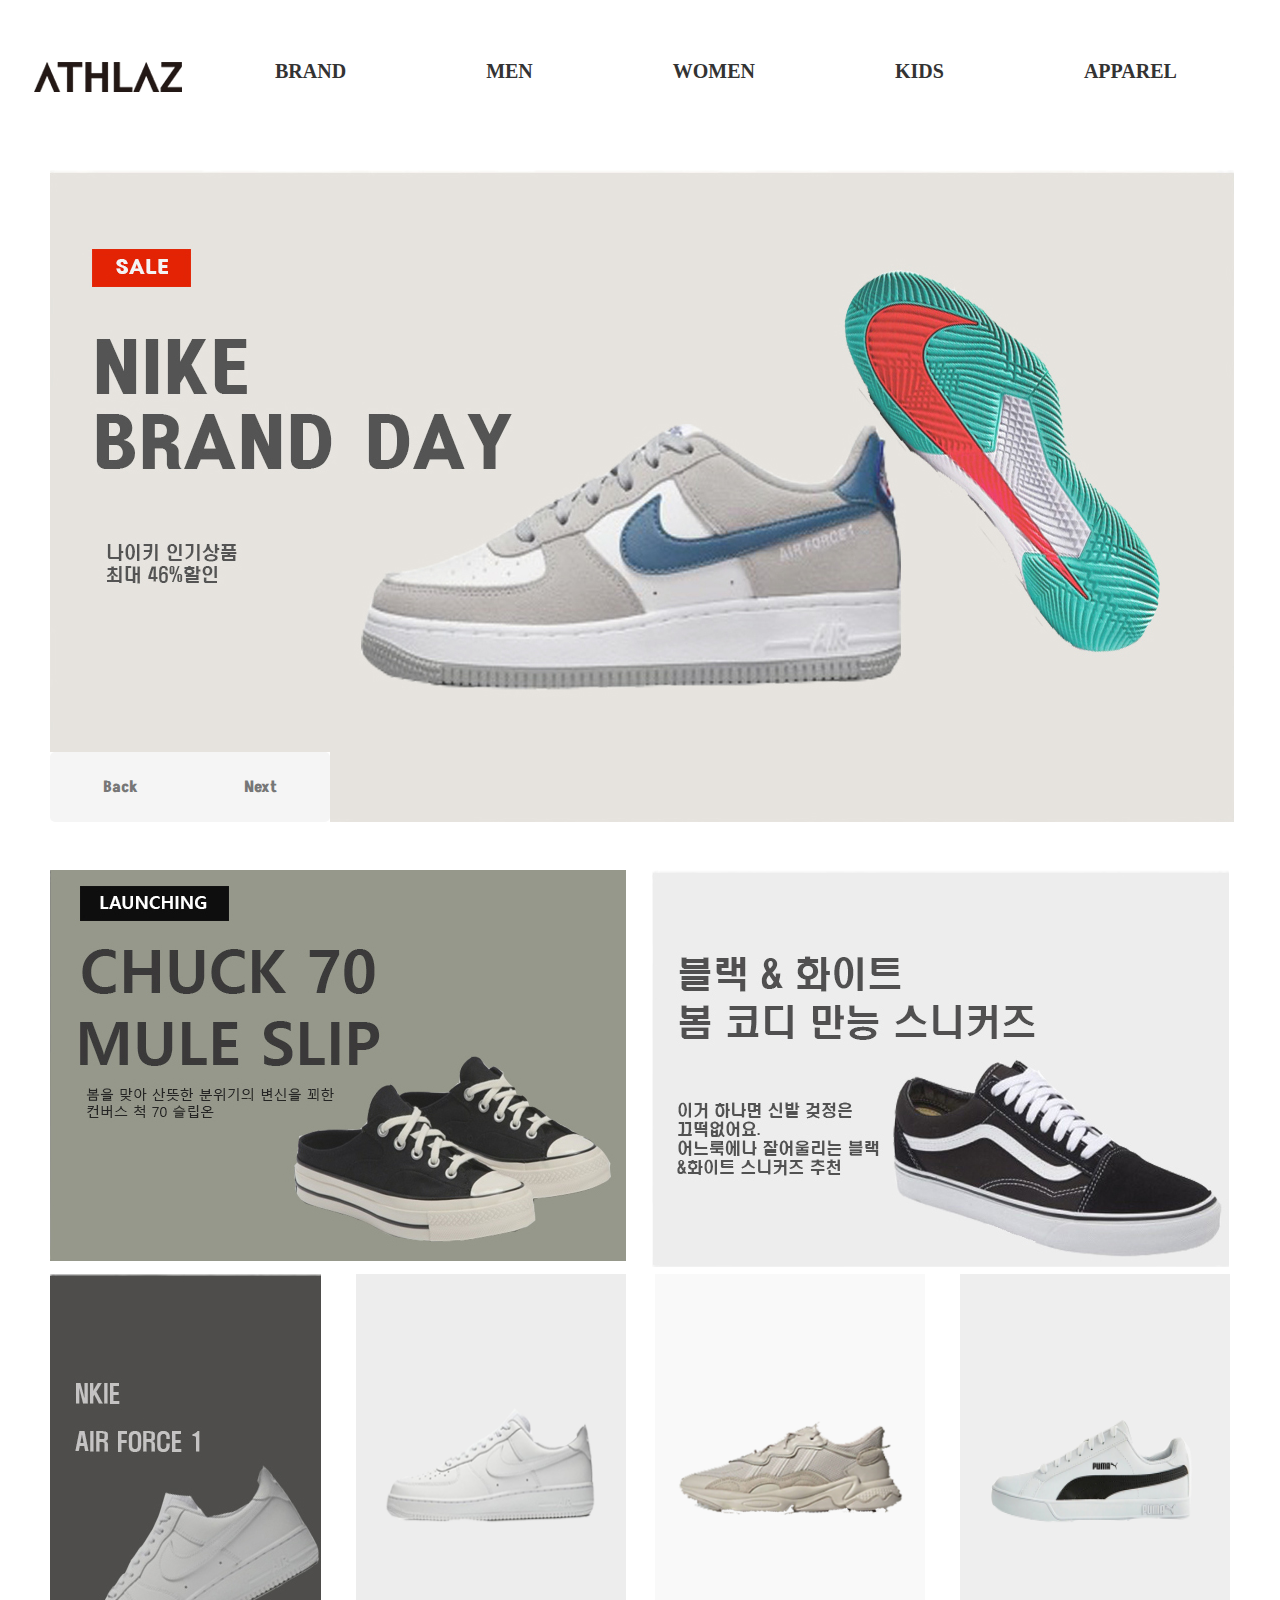
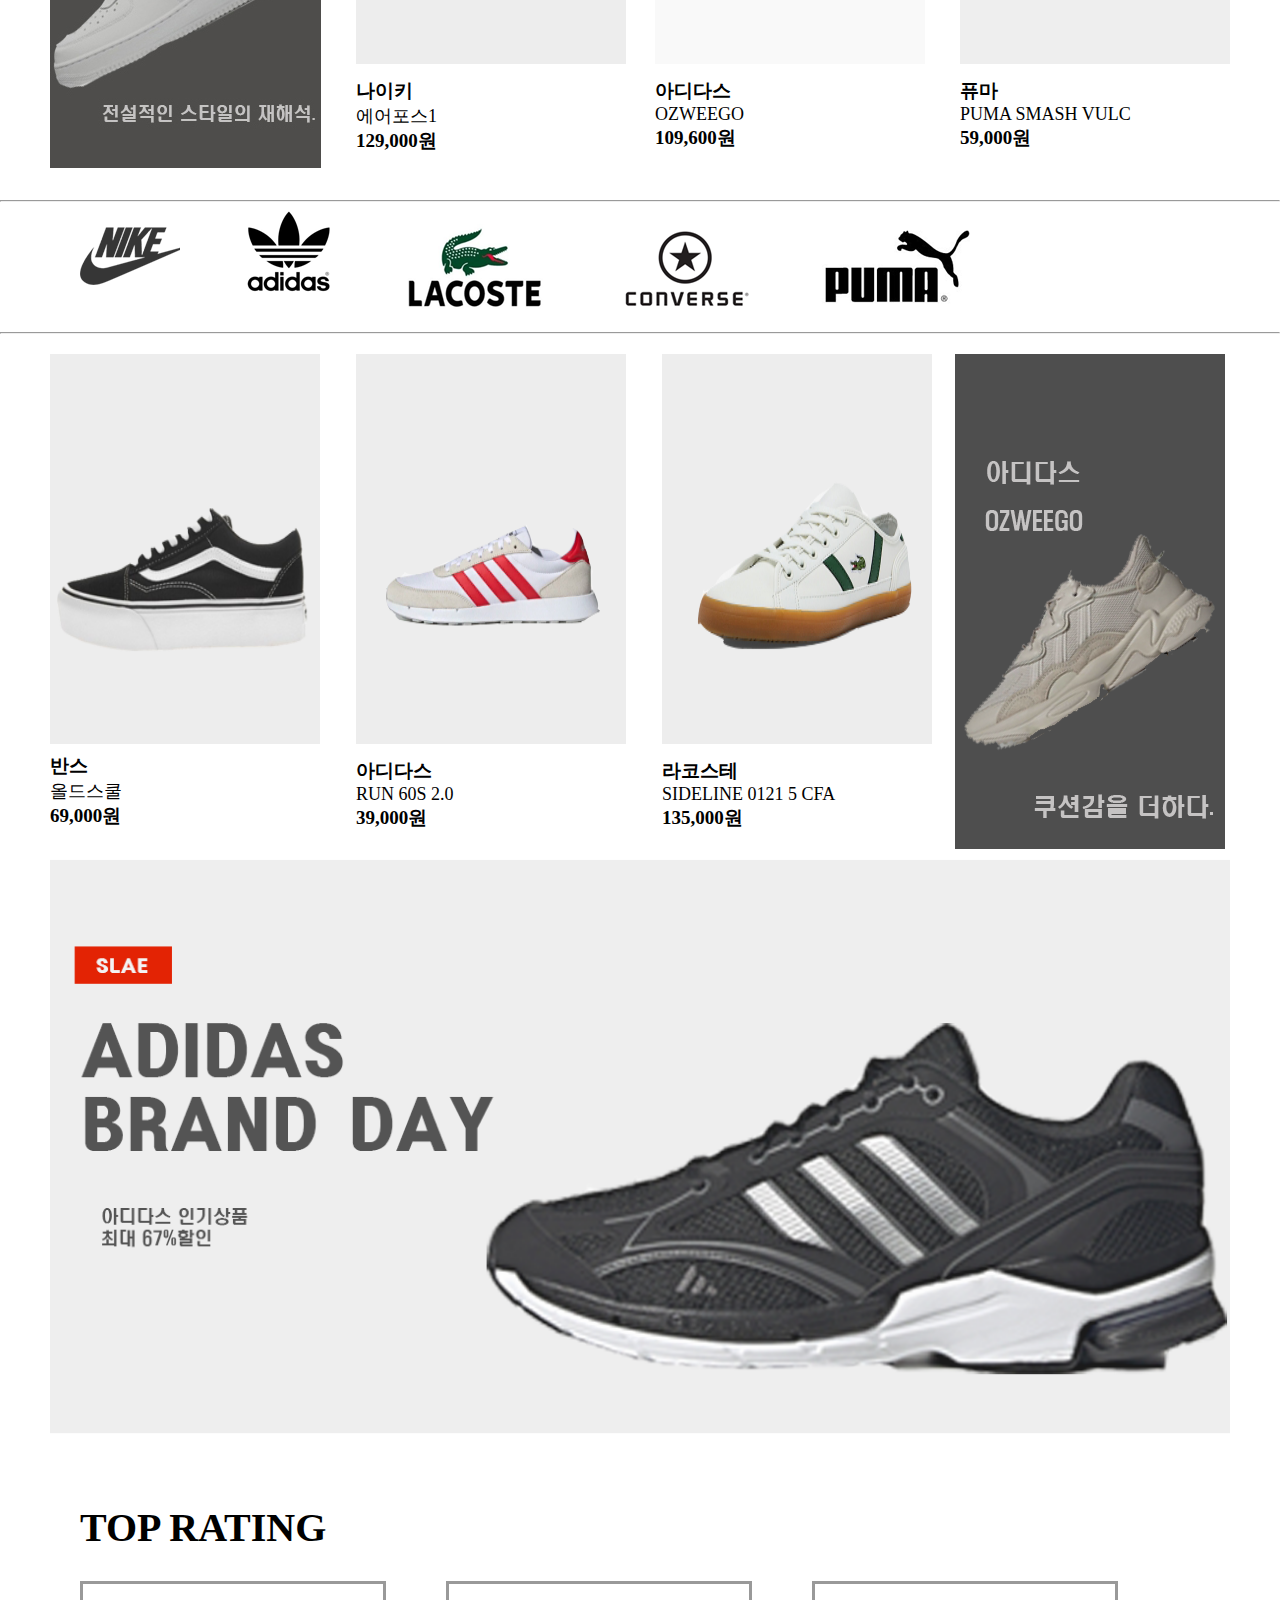
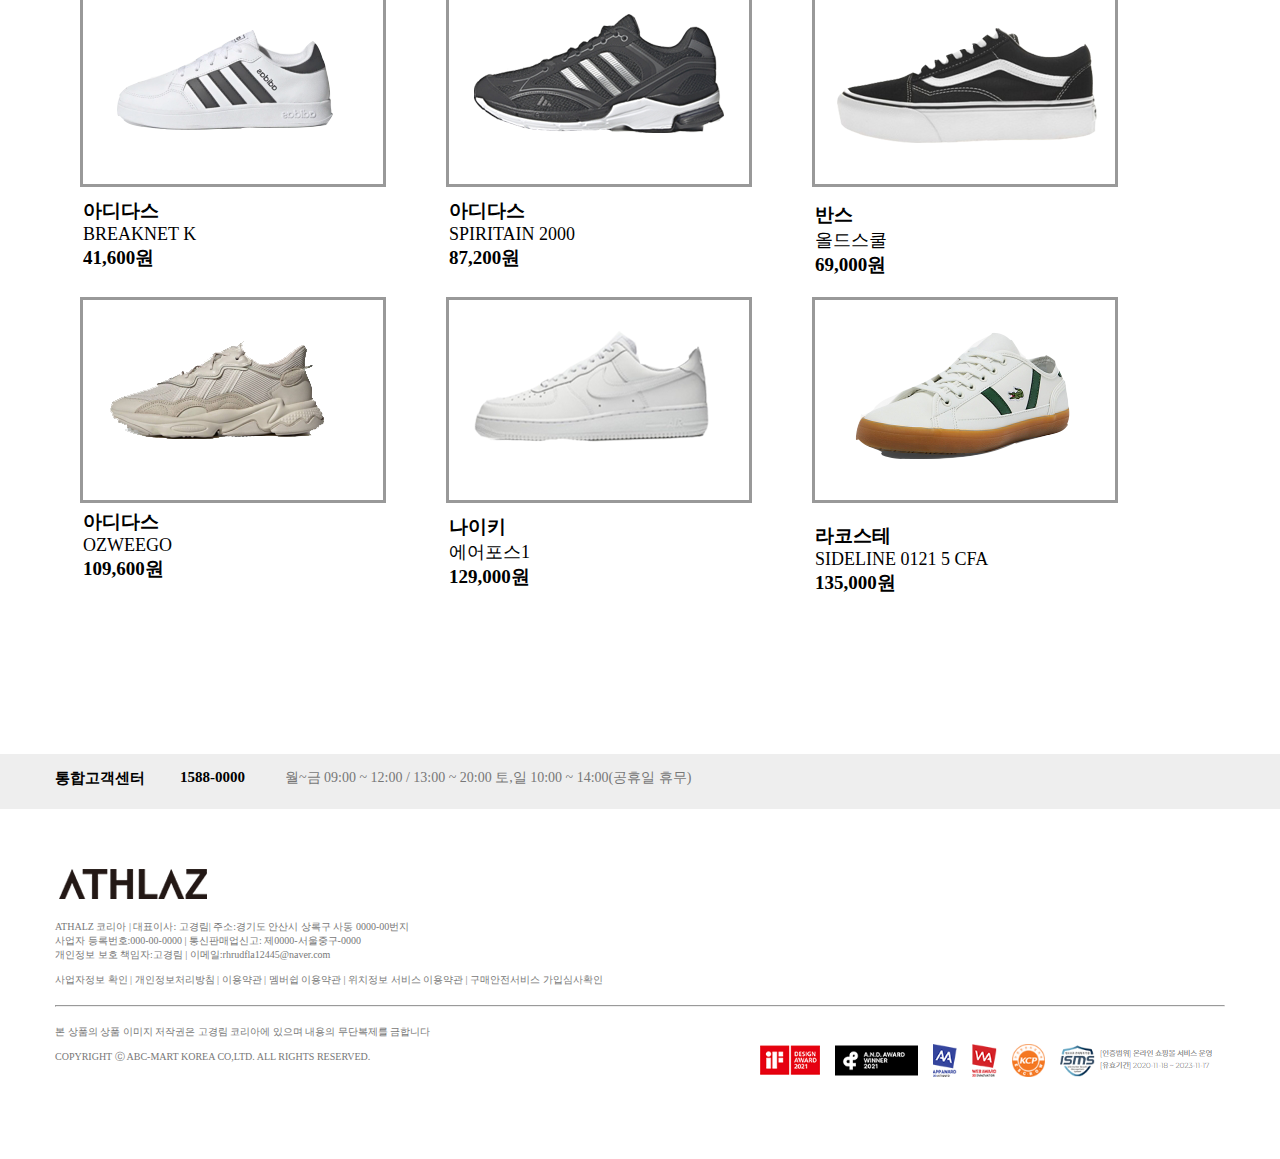
==== commit 7724006c: "220425-1" ====
--- a/index.html
+++ b/index.html
@@ -11,6 +11,7 @@
 
     </style>
     <link rel="stylesheet" href="CSS/css1.css">
+    <link rel="stylesheet" href="CSS/public.css">
     <script src="https://ajax.aspnetcdn.com/ajax/jQuery/jquery-3.6.0.min.js"></script>
     <script>
         $(function(){
@@ -93,17 +94,17 @@
          <!-- </div> -->
 
          <div class="one">
-            <a href="#"><img src="img\KakaoTalk_20220411_015317461.png" alt="쇼핑물이름"></a>
+            <a href="sub.html"><img src="img\KakaoTalk_20220411_015317461.png" alt="쇼핑물이름"></a>
 
             <ul>
-                <li><a href="#">BRAND</a> </li>
-                <li><a href="#">MEN</a></li>
-                <li><a href="#">WOMEN</a></li>
-                <li><a href="#">KIDS<a></li>
-                <li><a href="#">APPAREL</a></li>
-                <li><a href="#">SALE</a></li>
-                <li><a href="#">EVENT</a></li>
-                <li><a href="#">STORE</a></li>
+                <li><a href="sub.html">BRAND</a> </li>
+                <li><a href="sub.html">MEN</a></li>
+                <li><a href="sub.html">WOMEN</a></li>
+                <li><a href="sub.html">KIDS<a></li>
+                <li><a href="sub.html">APPAREL</a></li>
+                <li><a href="sub.html">SALE</a></li>
+                <li><a href="sub.html">EVENT</a></li>
+                <li><a href="sub.html">STORE</a></li>
             </ul>
 
             
@@ -116,24 +117,24 @@
 
         <div class="two">
             <ul>
-                <li><a href="#">FREE SHOPPING</a></li>
-                <li><a href="#">100% MONEY BACK</a></li>
-                <li><a href="#">SURPORT</a></li>
+                <li><a href="sub.html">FREE SHOPPING</a></li>
+                <li><a href="sub.html">100% MONEY BACK</a></li>
+                <li><a href="sub.html">SURPORT</a></li>
             </ul>
 
         </div> -->
     </nav>
     <div id="slider">
         <div class="slider1">
-            <a href="#"><img src="img/나이키메인.jpg" alt="나이키메인"></a>
+            <a href="sub.html"><img src="img/나이키메인.jpg" alt="나이키메인"></a>
         </div> 
         
         <div class="slider2">
-            <a href="#"><img src="img/반스메인2.png" alt=""></a>
+            <a href="sub.html"><img src="img/반스메인2.png" alt=""></a>
         </div>
         
         <div class="slider3">
-            <a href="#"><img src="img/puma메인.png" alt=""></a>
+            <a href="sub.html"><img src="img/puma메인.png" alt=""></a>
         </div>
         
         <div class="buttonMain">
@@ -146,12 +147,12 @@
     
 
     <div class="main1">
-        <div class="chuck"><a href="#"><img src="img/컨버스.jpg" alt="컨버스"></a></div>
-        <div class="vans"><a href="#"><img src="img/반스.jpg" alt="반스"></a></div>
-        <div class="airforce"><a href="#"><img src="img/에어포스.jpg" alt="에어포스"></a></div>
-        <div class="ThreePostMain"> <a href="#"></a>
+        <div class="chuck"><a href="sub.html"><img src="img/컨버스.jpg" alt="컨버스"></a></div>
+        <div class="vans"><a href="sub.html"><img src="img/반스.jpg" alt="반스"></a></div>
+        <div class="airforce"><a href="sub.html"><img src="img/에어포스.jpg" alt="에어포스"></a></div>
+        <div class="ThreePostMain"> <a href="sub.html"></a>
             <div class="ThreePost">
-                <a href="#"><img src="img/에어포스2.png" alt="에어포스2"></a>
+                <a href="sub.html"><img src="img/에어포스2.png" alt="에어포스2"></a>
                 <div class="brand">
                     <p>나이키</p>
                 </div>
@@ -171,7 +172,7 @@
         </div>
         <div class="ThreePostMain2">
             <div class="ThreePost2">
-                <a href="#"><img src="img/adidas.png" alt=""></a>
+                <a href="sub.html"><img src="img/adidas.png" alt=""></a>
                 <div class="brand">
                     <p>아디다스</p>
                 </div>
@@ -206,35 +207,33 @@
 
         </div>
 
-
-
     </div>
     <hr>
     <div class="Logo">
         <div class="NikeLogo">
-            <a href="#"><img src="img/nike.png" alt=""></a>
+            <a href="sub.html"><img src="img/nike.png" alt=""></a>
         </div>
         <div class="AdidasLogo"> 
-            <a href="#"><img src="img/adidaslogo.png" alt=""></a>
+            <a href="sub.html"><img src="img/adidaslogo.png" alt=""></a>
         </div>
         <div>
-            <a href="#"><img src="img/vanslogo.png" alt=""></a>
+            <a href="sub.html"><img src="img/vanslogo.png" alt=""></a>
         </div>
         <div>
-            <a href="#"><img src="img/LacoLogo.png" alt=""></a>
+            <a href="sub.html"><img src="img/LacoLogo.png" alt=""></a>
         </div>
         <div>
-            <a href="#"><img src="img/ConverseLogo.png" alt=""></a>
+            <a href="sub.html"><img src="img/ConverseLogo.png" alt=""></a>
         </div>
         <div>
-            <a href="#"><img src="img/PumaLogo.png" alt=""></a>
+            <a href="sub.html"><img src="img/PumaLogo.png" alt=""></a>
         </div>
     </div>
     <hr>
     <div class="Main2">
         <div class="FourMain1">
             <div class="FourPost">
-                <a href="#"><img src="img/Vans2.png" alt=""></a>
+                <a href="sub.html"><img src="img/Vans2.png" alt=""></a>
                 <div class="brand">
                     <p>반스</p> 
                 </div>
@@ -249,7 +248,7 @@
         </div>
         <div class="FourMain2">
             <div class="FourPost2">
-                <a href="#"><img src="img/adidas2.png" alt=""></a>
+                <a href="sub.html"><img src="img/adidas2.png" alt=""></a>
                 <div class="brand">
                     <p>아디다스</p>
                 </div>
@@ -264,7 +263,7 @@
 
         <div class="FourMain3">
             <div class="FourPost3">
-                <a href="#"><img src="img/loco.png" alt=""></a>
+                <a href="sub.html"><img src="img/loco.png" alt=""></a>
                 <div class="brand">
                     <p>라코스테</p>
                 </div>
@@ -278,12 +277,12 @@
         </div>
 
         <div class="FourMain4">
-            <a href="#"><img src="img/adidasMain.png" alt=""></a>
+            <a href="sub.html"><img src="img/adidasMain.png" alt=""></a>
         </div>
     </div>
 
     <div class="Main3">
-        <a href="#"><img src="img/Main3.png" alt=""></a>
+        <a href="sub.html"><img src="img/Main3.png" alt=""></a>
 
 
     </div>
@@ -294,7 +293,7 @@
         </div>
         
         <div class="RatingPost1">
-            <a href="#"><img src="img/superStar.png" alt=""></a>
+            <a href="sub.html"><img src="img/superStar.png" alt=""></a>
             
             <div class="info">
                 <div class="brand">
@@ -311,7 +310,7 @@
         </div>
 
         <div class="RatingPost2">
-            <a href="#"><img src="img/top adidas.png" alt=""></a>
+            <a href="sub.html"><img src="img/top adidas.png" alt=""></a>
             <div class="info">
                 <div class="brand">
                     <p>아디다스</p>
@@ -327,7 +326,7 @@
         </div>
 
         <div class="RatingPost3">
-            <a href="#"><img src="img/Vans2.png" alt=""></a>
+            <a href="sub.html"><img src="img/Vans2.png" alt=""></a>
             <div class="info">
                 <div class="brand">
                     <p>반스</p>
@@ -343,7 +342,7 @@
         </div>
 
         <div class="RatingPost4">
-            <a href="#"><img src="img/top adidas2.png" alt=""></a>
+            <a href="sub.html"><img src="img/top adidas2.png" alt=""></a>
             <div class="info">
                 <div class="brand">
                     <p>아디다스</p>
@@ -358,7 +357,7 @@
         </div>
         
         <div class="RatingPost5">
-            <a href="#"><img src="img/top 에어포스.png" alt=""></a>
+            <a href="sub.html"><img src="img/top 에어포스.png" alt=""></a>
             <div class="info">
                 <div class="brand">
                     <p>나이키</p>
@@ -373,7 +372,7 @@
         </div>
 
         <div class="RatingPost6">
-            <a href="#"><img src="img/loco.png" alt=""></a>
+            <a href="sub.html"><img src="img/loco.png" alt=""></a>
             <div class="info">
                 <div class="brand">
                     <p>라코스테</p>
@@ -399,13 +398,12 @@
             <div class="ServiceInfo3">
                 <p>월~금 09:00 ~ 12:00 / 13:00 ~ 20:00 토,일 10:00 ~ 14:00(공휴일 휴무)</p>
             </div>  
-
         </div>
     </div>
 
     <footer>
         <div class="ImgLogo">
-            <a href="#"><img src="img/KakaoTalk_20220411_015317461.png" alt=""></a>
+            <a href="sub.html"><img src="img/KakaoTalk_20220411_015317461.png" alt=""></a>
         </div>
         <div class="footerInfo">
             <p><br>ATHALZ 코리아 | 대표이사: 고경림| 주소:경기도 안산시 상록구 사동 0000-00번지<br>
@@ -418,8 +416,8 @@
             </p>
             
         </div>
-        <br><hr><br><br>
-        <p>본 상품의 상품 이미지 저작권은 고경림 코리아에 있으며 내용의 무단복제를 금합니다 <br>
+        <br><hr><br>
+        <p class="footerInfo2">본 상품의 상품 이미지 저작권은 고경림 코리아에 있으며 내용의 무단복제를 금합니다 <br>
             <br> COPYRIGHT Ⓒ ABC-MART KOREA CO,LTD. ALL RIGHTS RESERVED.
         </p>
         
--- a/CSS/css1.css
+++ b/CSS/css1.css
@@ -1,27 +1,3 @@
-*{margin: 0 ; padding: 0; font-family: "맑은고딕";}
-ul,li,ol{list-style: none; margin: 0; padding: 0;}
-/*헤더 로고*/
-header{width: 100%; height: 100px; margin: 0 auto; background-color: white;}
-.one img{margin:22px 0 0 30px; float: left;}  
-
-hr{background-color: gray; height: 0.1px; margin: 0 auto; text-align: center;}
-
-/* 최상단 nav*/
-.one{width: 2000px; height: 50px;  margin: 0 auto; z-index: 2; }
-.one ul{font-family: 'Akshar', sans-serif; font-weight: bold;}/*네비 두개 같이사용*/
-header ul li{float: left; padding: 0 20px; margin: 0 70px 0 0; font-size: 20px;}/*li간 간격조절*/
-header ul li :nth-child(1){margin: 0 0 0 40px;}
-header ul li{margin: 30px;}
-header ul li a{text-decoration: none; color: #333; margin:left 70px;  }
-header ul a:hover{color: #777;}
-.one{position: fixed; top: px; left:0 ; right: 0;padding-top: 30px;  background-color: white;  text-align: center; padding-top: 30px; padding-bottom: 70px;}
-
-
-/*다음 nav*/
-/* nav .two{width: 1200px; height: 50px; margin: 0 auto; font-family: 'Akshar', sans-serif;}
-nav .two ul li{float: left; padding: 0 20px; margin: 0 200px 0 0;}
-nav .two ul li:nth-child(1){margin: 0 150px 0 100px;}
-nav ul a:hover{color:#777} */
 
 /*메인 슬라이더*/
 #slider{width: 1180px; height: 700px; margin: 0 auto; padding-top: 70px;}
@@ -30,7 +6,7 @@
 .slider2 img{width: 1180px; height: 660px; margin: -8px 0 0 0;}
 .slider3{width: 1180px; height: 660px; margin: 0 auto; display: none;}
 /* 슬라이더 버튼 */
-.buttonMain{width: 270pxx; height: 70px; float: left; background-color: white; position: absolute ;top:752px; margin: 0 0 0 0px;  }
+.buttonMain{width: 280px; height: 70px; float: left; background-color: white; position: absolute ;top:752px; margin: 0 0 0 0px;  }
 .button1:hover{color: wheat; background-color: #999;}
 .button2:hover{color: wheat; background-color: #999;}
 button{width: 140px; height: 70px;float: left; background-color:whitesmoke ;font-weight: bold; font-size: 16px; border: 0; color: #777; padding: 5px; }
@@ -67,8 +43,6 @@
             position: absolute;  font-size: 40PX; color: white;
             text-align: center;margin: -488px 0 0 0; display:none ;} 
 
-
-
 /* 3번째 레이아웃 상품 정보통일 */
 .brand{font-size: 19px; font-family:""; font-weight: bold; }
 .name{font-family: "굴림"; font-size:18px ;}
@@ -77,8 +51,6 @@
 /* 브랜드로고 */
 .Logo{width: 1180px; height: 130px;  margin: 0 auto; } 
 .Logo img{margin: 0px 30px 0 30px; float: left;}
-
-
 
 /* 4번째 상품 레이아웃 */
 .Main2{width: 1180px; height: 520px; margin: 0 auto;}
@@ -101,6 +73,7 @@
 
 /* 메인3번 */
 .Main3{width: 1180px; height: 600px; margin: 0 auto; }
+.Main3 img{max-width: 100%; max-height: 100%;} 
 
 /* 메인4번 TOP RATING */
 .Main4{width: 1180px; height: 850px; margin: 0 auto; }
@@ -108,42 +81,29 @@
 .info{margin: 50px 0 0 0; }
 
 .RatingPost1{width: 300px; height: 200px; border: 4px solid #999;}
-.RatingPost1{box-shadow:  #999; float: left; margin: 30px;}
+.RatingPost1{border: 3px solid #999; float: left; margin: 30px;}
 .RatingPost1 img{margin: 30px 0 0 25px;}
 
 
 .RatingPost2{width: 300px; height: 200px; border: 4px solid #999;}
-.RatingPost2{box-shadow:  #999; float: left; margin: 30px;}
+.RatingPost2{border: 3px solid #999; float: left; margin: 30px;}
 .RatingPost2 img{margin: 30px 0 0 25px;}
 
 .RatingPost3{width: 300px; height: 200px; border: 4px solid #999;}
-.RatingPost3{box-shadow:  #999; float: left; margin: 30px;}
+.RatingPost3{border: 3px solid #999; float: left; margin: 30px;}
 .RatingPost3 img{margin: -40px 0 0 20px;}
 .RatingPost3 .info{margin: -20px 0 0 0;}
 
 .RatingPost4{width: 300px; height: 200px; border: 4px solid #999;}
-.RatingPost4{box-shadow:  #999; float: left; margin: 80px 30px 0 30px;}
+.RatingPost4{border: 3px solid #999; float: left; margin: 80px 30px 0 30px;}
 .RatingPost4 img{margin: 25px 0 0 0;}
 
 .RatingPost5{width: 300px; height: 200px; border: 4px solid #999;}
-.RatingPost5{box-shadow: #999; float: left; margin: 80px 30px 0 30px;}
+.RatingPost5{border: 3px solid #999; float: left; margin: 80px 30px 0 30px;}
 .RatingPost5 img{margin: 30px 0 0 25px;}
 
 .RatingPost6{width: 300px; height: 200px; border: 4px solid #999;}
-.RatingPost6{box-shadow:  #999; float: left; margin: 80px 30px 0 30px;}
+.RatingPost6{border: 3px solid #999; float: left; margin: 80px 30px 0 30px;}
 .RatingPost6 img{margin: -35px 0 0 25px;}
 .RatingPost6 .info{margin: -20px 0 0 0;}
 
-/* 고객센터 box */
-.box1{text-align: center; width: 100%; height: 55px; background-color: #eeeeee; margin: 0 auto; text-align: center;}
-
-
-.Service .ServiceInfo1{float: left;font-size: 18px; font-weight: bold; width: 10%; margin: 15px 0 0 300px;}
-.Service .ServiceInfo2{float: left; width: 10%; font-weight: bold; margin: 16px 0 0 20px;}
-.Service .ServiceInfo3{float: left; width: 30%; font-size: 14px; color: #777; margin: 15px 0 0 0px; }
-
-/* footer */
-footer{width: 1170px; height: 300px; margin: 0 auto; }
-.ImgLogo{width: 200px; height: 50px; margin: 50px 0 0 0;}
-.mark img{float: right; margin: -30px 0 0 0; }
-.footerInfo1{font-size: 10px; color: #777;}--- a/CSS/public.css
+++ b/CSS/public.css
@@ -0,0 +1,34 @@
+*{margin: 0 ; padding: 0; font-family: "맑은고딕";}
+ul,li,ol{list-style: none; margin: 0; padding: 0;}
+/*헤더 로고*/
+header{width: 100%; height: 100px; margin: 0 auto; background-color: white;}
+.one img{margin:22px 0 0 30px; float: left;}  
+
+hr{background-color: gray; height: 0.1px; margin: 0 auto; text-align: center;}
+
+/* 최상단 nav*/
+.one{width: 2000px; height: 50px;  margin: 0 auto; z-index: 2; }
+.one ul{font-family: 'Akshar', sans-serif; font-weight: bold;}/*네비 두개 같이사용*/
+header ul li{float: left; padding: 0 20px; margin: 0 70px 0 0; font-size: 20px;}/*li간 간격조절*/
+header ul li :nth-child(1){margin: 0 0 0 40px;}
+header ul li{margin: 30px;}
+header ul li a{text-decoration: none; color: #333; }
+header ul a:hover{color: #777;}
+.one{position: fixed; top: 0; left:0 ; right: 0;padding-top: 30px;  background-color: white;  text-align: center; padding-top: 30px; padding-bottom: 70px;}
+
+
+/* 고객센터 box */
+.box1{width: 100%; height: 55px; background-color: #eeeeee; margin: 0 auto; text-align: center;}
+
+.box1 .Service{width: 1200px; height: 55px;  margin: 0 auto;}
+
+.Service .ServiceInfo1{float: left;font-size: 15px; font-weight: bold; width: 10%; margin: 15px 0 0 0px;}
+.Service .ServiceInfo2{float: left;font-size: 15px; font-weight: bold; margin: 15px 0 0 20px;}
+.Service .ServiceInfo3{float: left;  font-size: 14px; color: #777; margin: 15px 0 0 40px; }
+
+/* footer */
+footer{width: 1170px; height: 300px; margin: 0 auto;  }
+.ImgLogo{width: 200px; height: 50px; margin: 50px 0 0 0;}
+.mark img{float: right; margin: -30px 0 0 0; }
+.footerInfo{font-size: 10px; color: #777;}
+.footerInfo2{font-size: 10px; color: #777;}
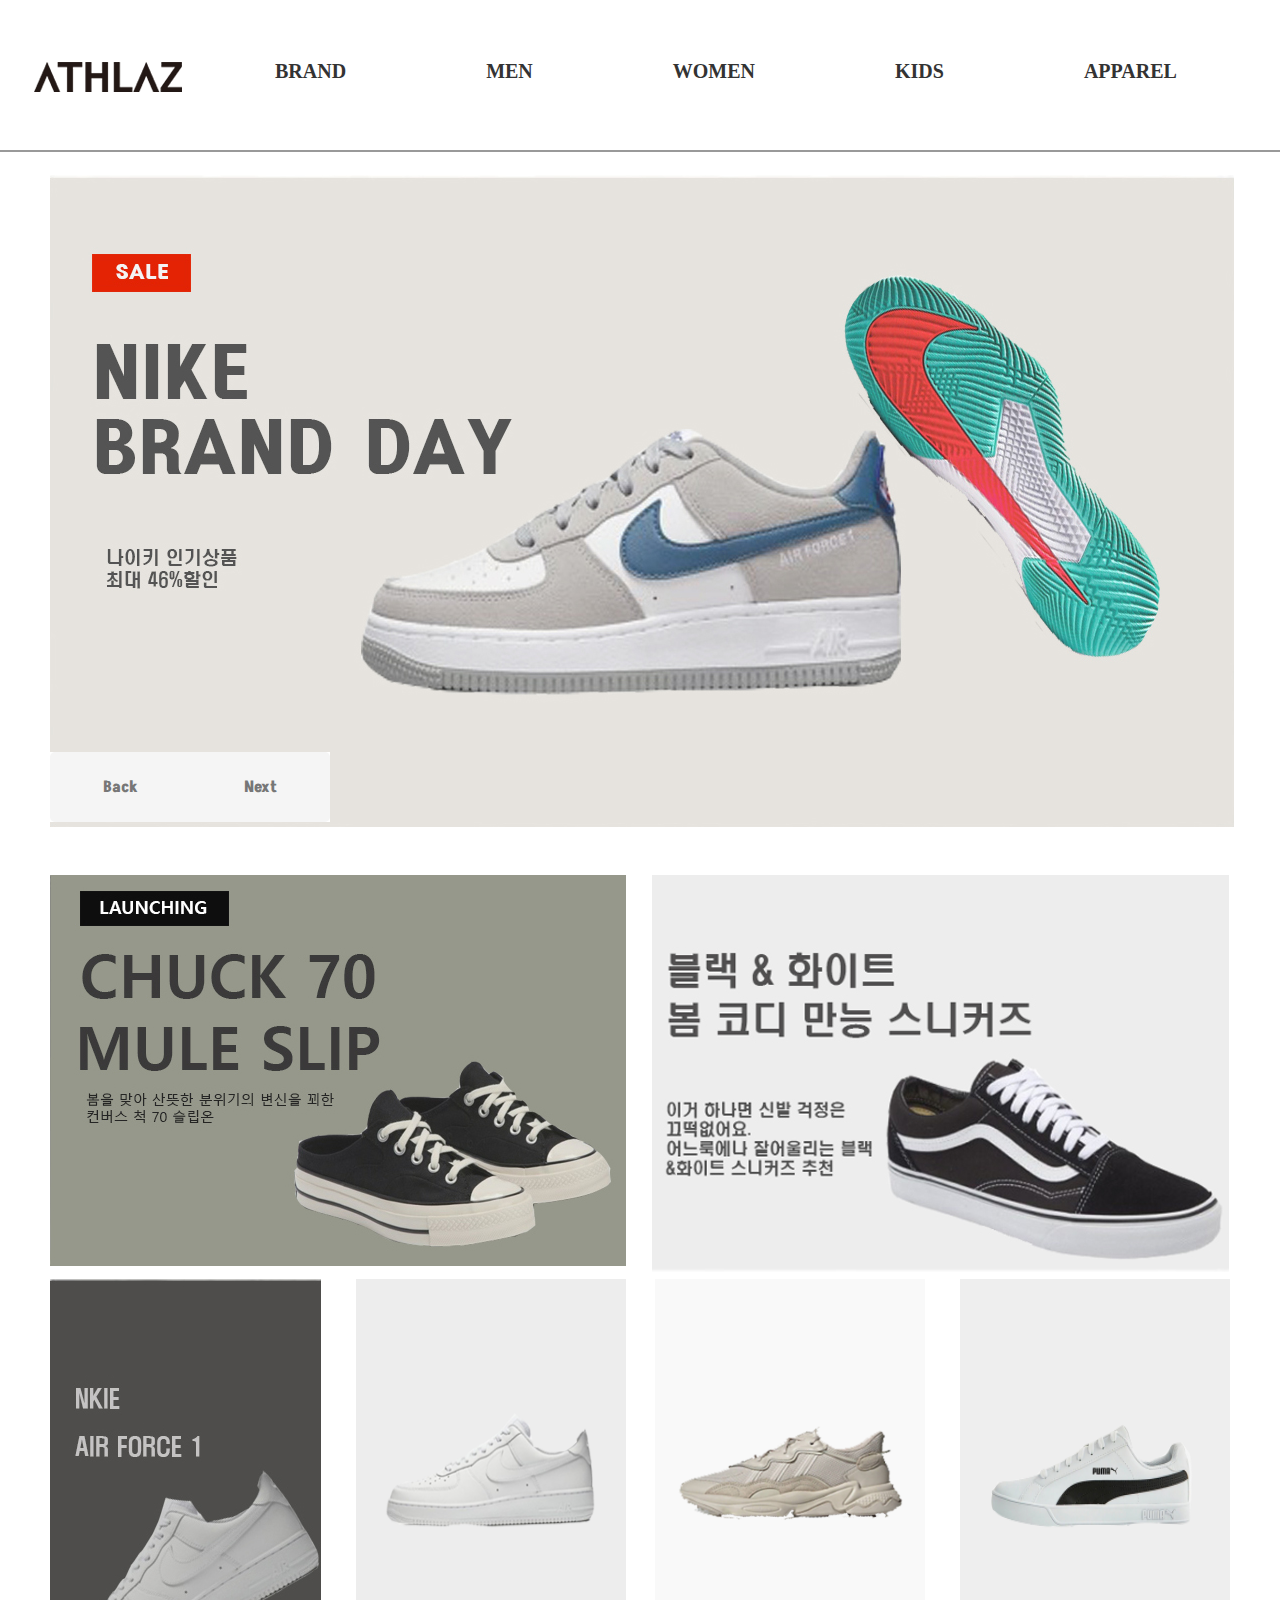
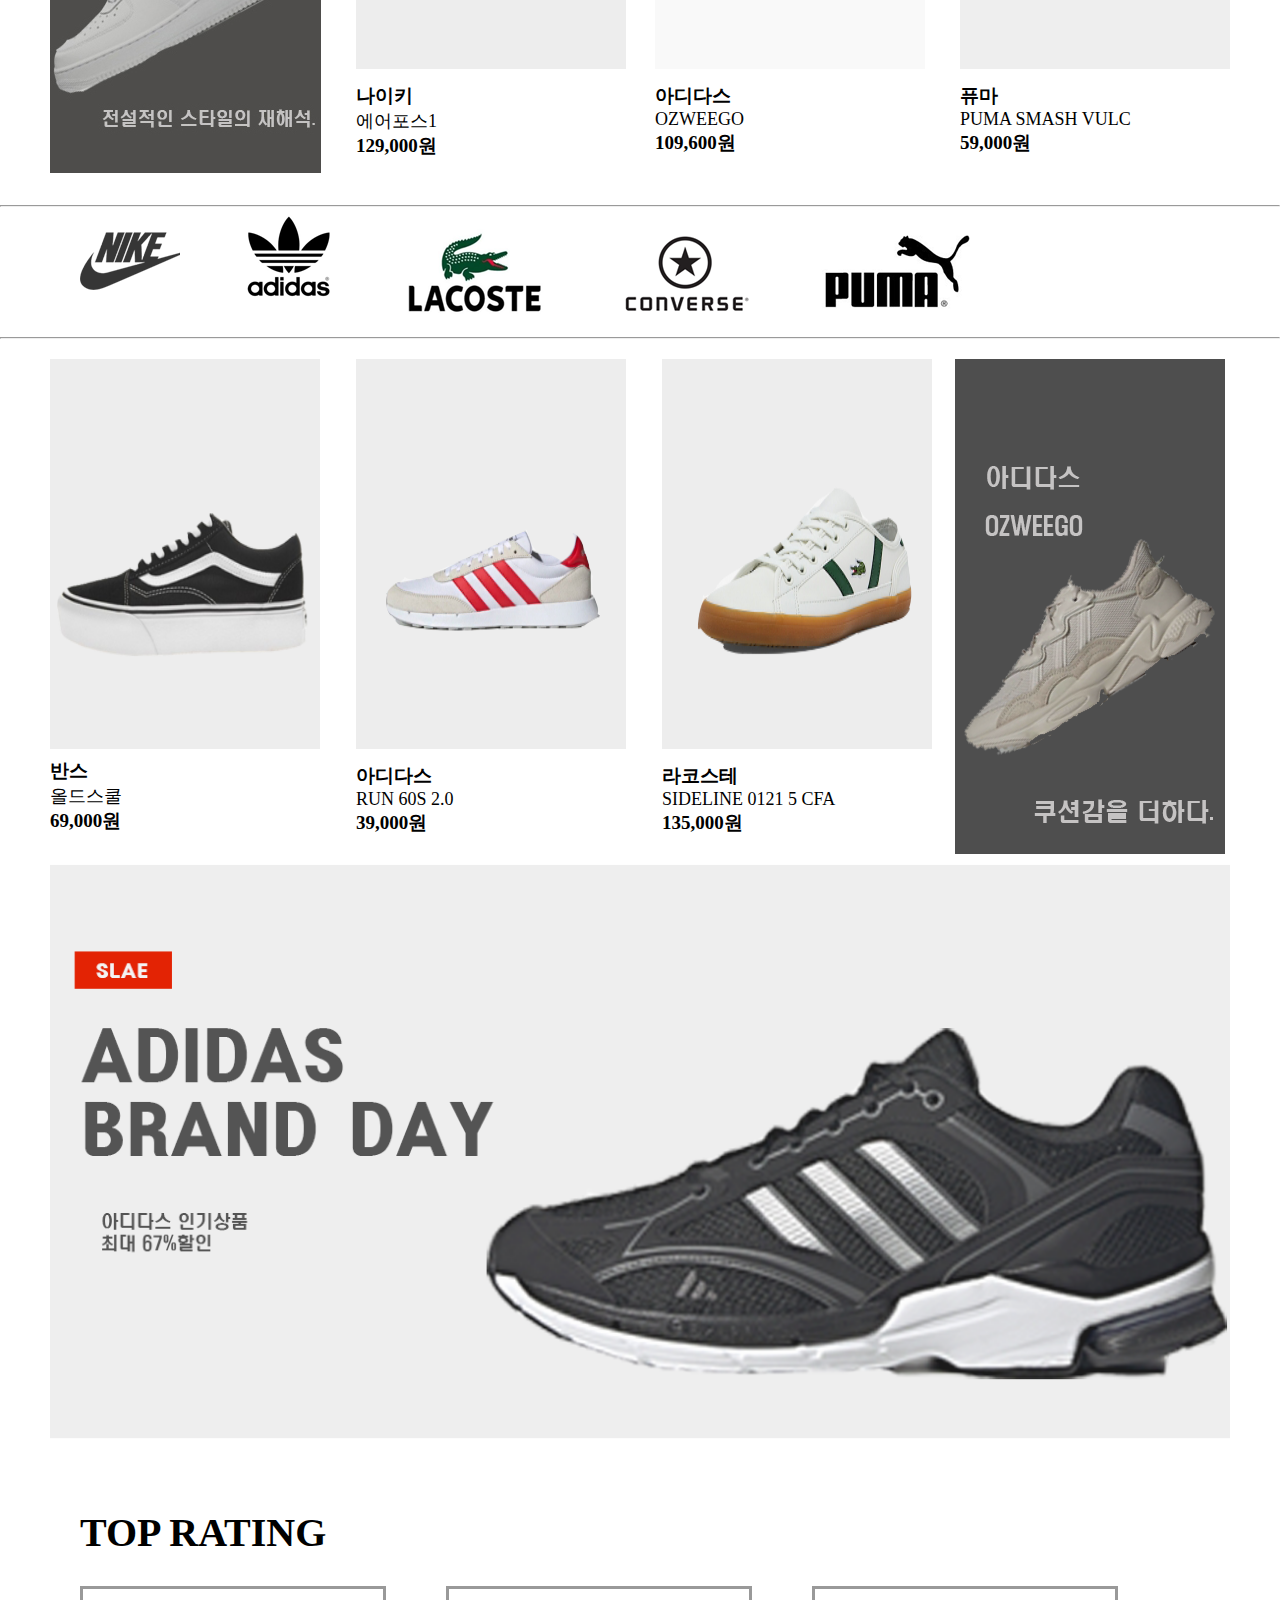
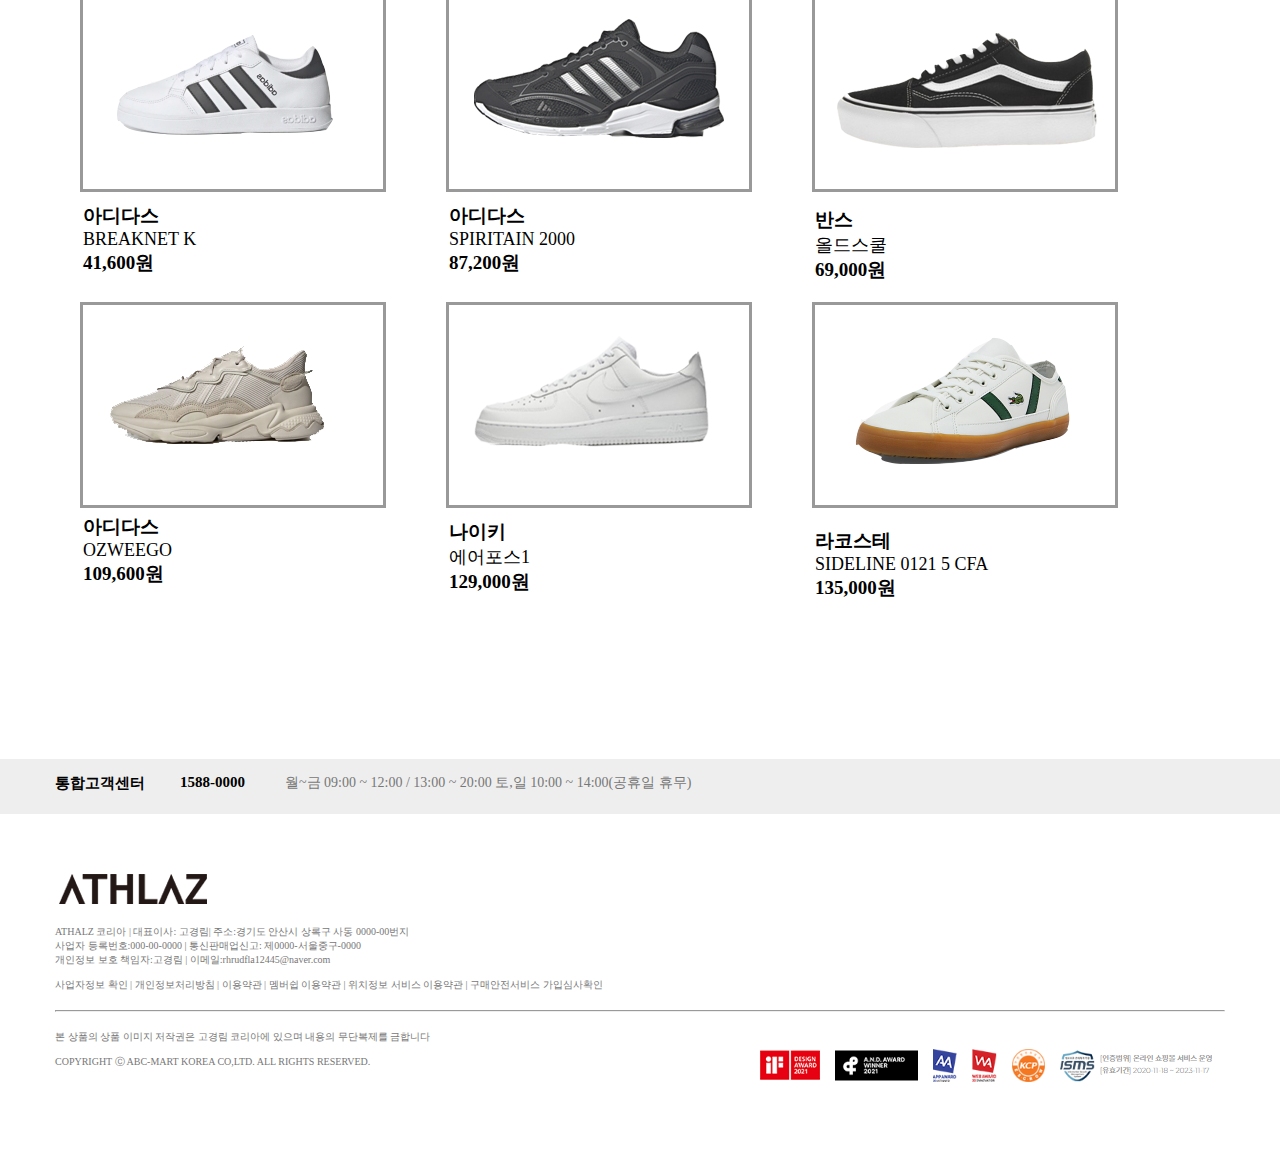
==== commit f143eba0: "20220516" ====
--- a/index.html
+++ b/index.html
@@ -12,80 +12,10 @@
     </style>
     <link rel="stylesheet" href="CSS/css1.css">
     <link rel="stylesheet" href="CSS/public.css">
+
     <script src="https://ajax.aspnetcdn.com/ajax/jQuery/jquery-3.6.0.min.js"></script>
-    <script>
-        $(function(){
-            $('.button1').click(function(){
-                if($('.slider1').css('display')=== 'block' ){
-                    $('.slider1').hide();
-                    $('.slider2').hide();
-                    $('.slider3').fadeIn();
-                }
-                else if($('.slider3').css('display')=== 'block' ){
-                        $('.slider1').hide();
-                        $('.slider2').fadeIn();
-                        $('.slider3').hide();
-                }
-                
-                else{
-                    $('.slider1').fadeIn();
-                    $('.slider2').hide();
-                    $('.slider3').hide();
-
-                }
-            })
-        })
-        $(function(){
-            $('.button2').click(function(){
-                if($('.slider1').css('display')=== 'block' ){
-                    $('.slider1').hide();
-                    $('.slider2').fadeIn();
-                    $('.slider3').hide();
-                }
-                else if($('.slider2').css('display')=== 'block' ){
-                        $('.slider1').hide();
-                        $('.slider2').hide();
-                        $('.slider3').fadeIn();
-                }
-                
-                else{
-                    $('.slider1').fadeIn();
-                    $('.slider2').hide();
-                    $('.slider3').hide();
-
-                }
-            })
-        })
-    </script>
-    <script>
-        $(function(){
-            $('.ThreePost').hover(function(){
-                $('.SoldOut').show();
-            }
-            ,function(){
-                $('.SoldOut').hide();
-            });
-        });
-
-        $(function(){
-            $('.ThreePost2').hover(function(){
-                $('.SoldOut2').show();
-            }
-            ,function(){
-                $('.SoldOut2').hide();
-            });
-        });
-
-        $(function(){
-            $('.ThreePost3').hover(function(){
-                $('.SoldOut3').show();
-            }
-            ,function(){
-                $('.SoldOut3').hide();
-            });
-        });
-
-    </script>
+    <script type="text/javascript" src="js/mainjs.js"></script>
+
 </head>
 <body>
     <header>   
--- a/CSS/css1.css
+++ b/CSS/css1.css
@@ -34,14 +34,14 @@
 .ThreePost3 img{width: 250px; height: 400px; margin: 0 0 0 10px;}
 
 .SoldOut{width: 270px; height: 390px; opacity: 0.7; background-color: #333;
-        position: absolute; margin: -488px 0 0 0; font-size: 40PX;
+        position: absolute; margin: -478px 0 0 0; font-size: 40PX;
          color: white;text-align: center; display: none;} 
 .SoldOut2{width: 270px; height: 390px; opacity: 0.7; background-color: #333;
             position: absolute; margin: -488px 0 0 0; font-size: 40PX; color: white;
             text-align: center; display: none; } 
 .SoldOut3{width: 270px; height: 390px; opacity: 0.7; background-color: #333;
             position: absolute;  font-size: 40PX; color: white;
-            text-align: center;margin: -488px 0 0 0; display:none ;} 
+            text-align: center;margin: -478px 0 0 0; display:none ;} 
 
 /* 3번째 레이아웃 상품 정보통일 */
 .brand{font-size: 19px; font-family:""; font-weight: bold; }
--- a/CSS/public.css
+++ b/CSS/public.css
@@ -1,8 +1,9 @@
 *{margin: 0 ; padding: 0; font-family: "맑은고딕";}
 ul,li,ol{list-style: none; margin: 0; padding: 0;}
 /*헤더 로고*/
-header{width: 100%; height: 100px; margin: 0 auto; background-color: white;}
+header{width: 100%; height: 100px; margin: 0 auto; background-color: white; border-bottom:5px solid #999;}
 .one img{margin:22px 0 0 30px; float: left;}  
+.one{border-bottom:2px solid #999;}
 
 hr{background-color: gray; height: 0.1px; margin: 0 auto; text-align: center;}
 
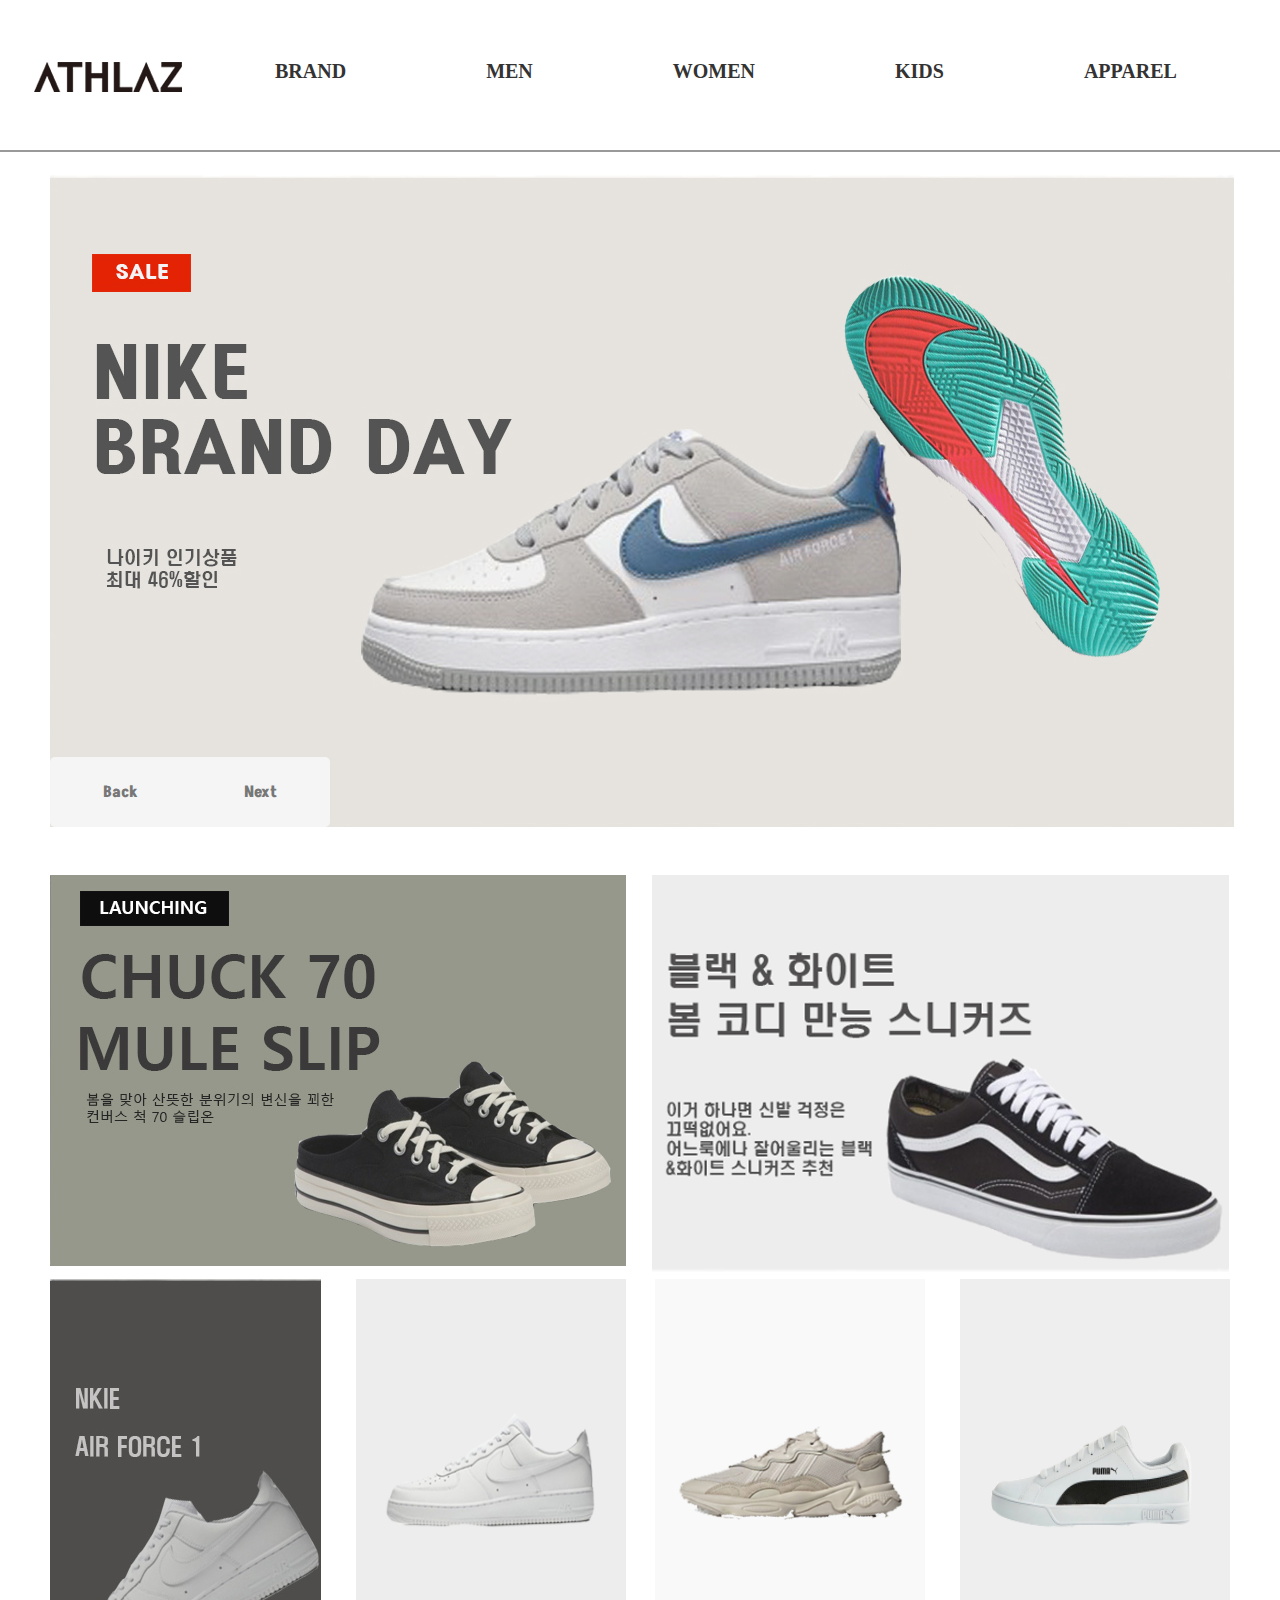
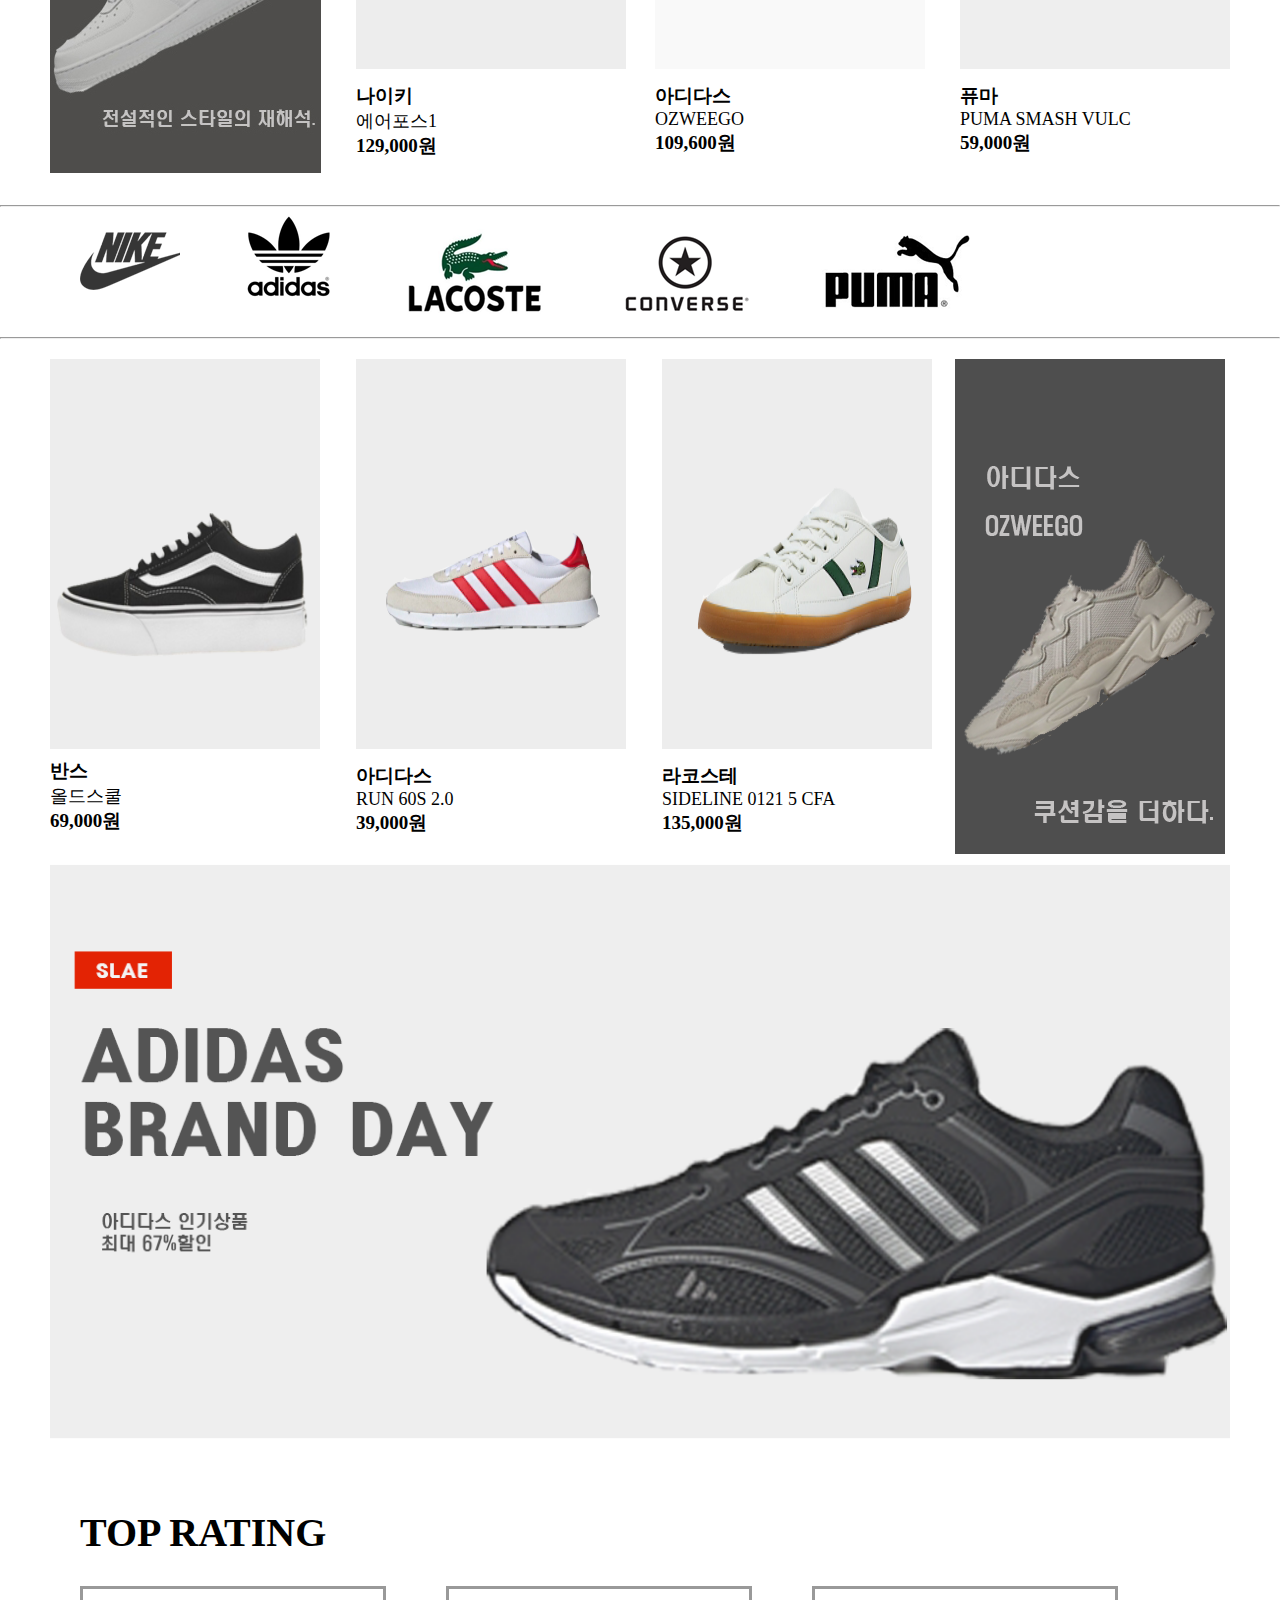
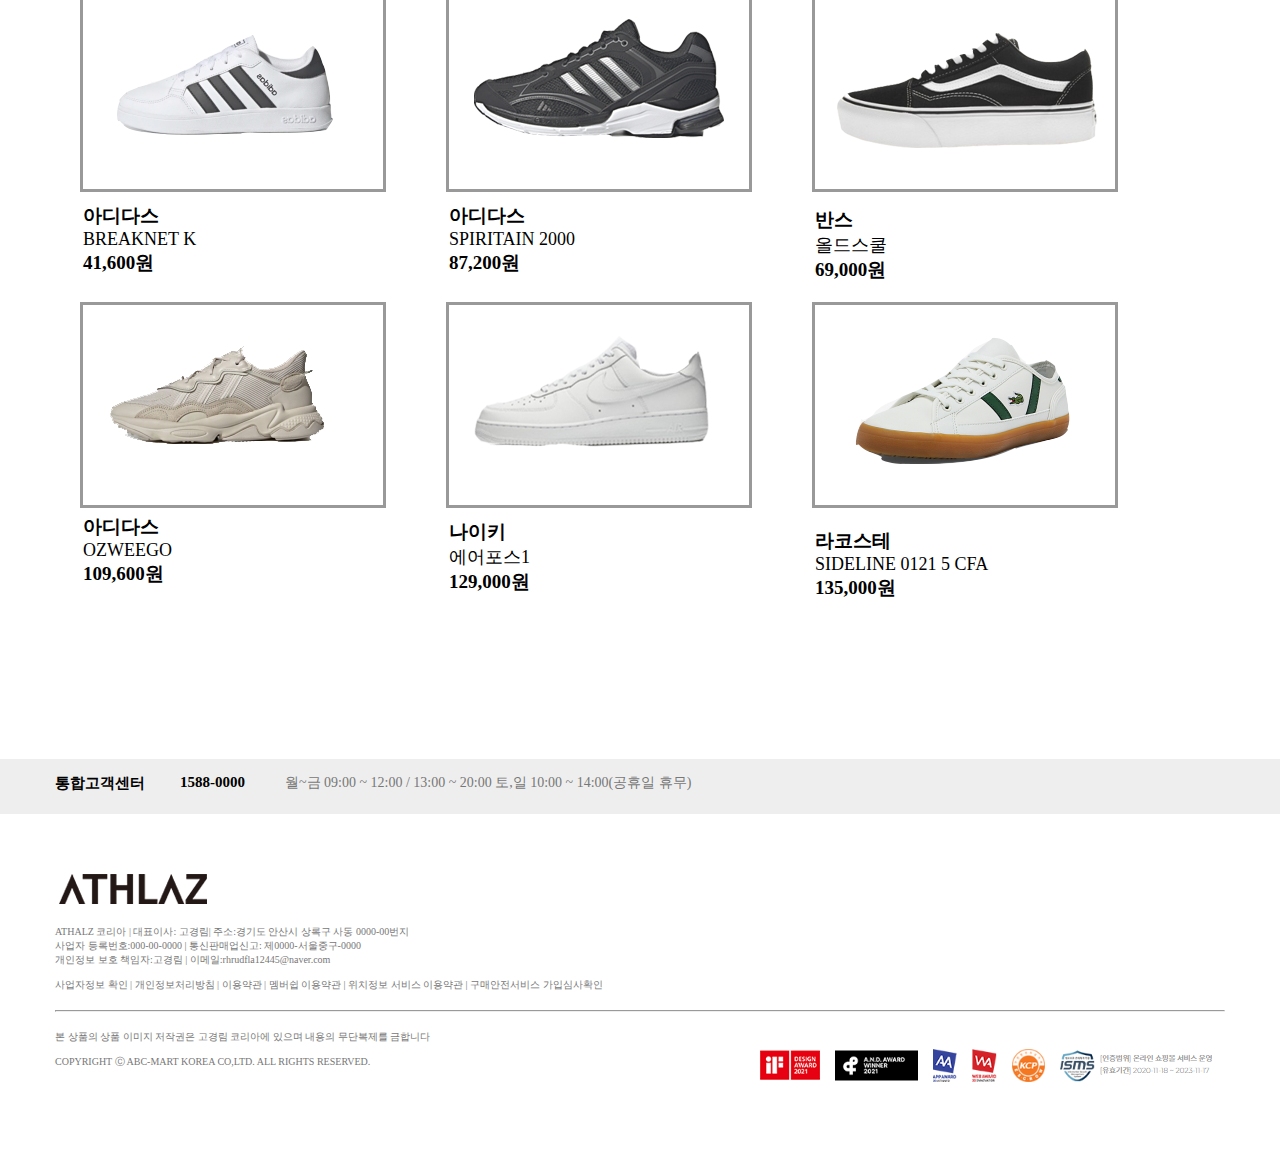
==== commit fef2468d: "20220517" ====
--- a/index.html
+++ b/index.html
@@ -5,7 +5,7 @@
     <meta charset="UTF-8">
     <meta http-equiv="X-UA-Compatible" content="IE=edge">
     <meta name="viewport" content="width=device-width, initial-scale=1.0">
-    <title>신발 쇼핑물</title>
+    <title>신발 쇼핑몰</title>
     <style>
        @import url('https://fonts.googleapis.com/css2?family=Akshar:wght@500&family=BioRhyme:wght@300&display=swap');
 
@@ -24,7 +24,7 @@
          <!-- </div> -->
 
          <div class="one">
-            <a href="sub.html"><img src="img\KakaoTalk_20220411_015317461.png" alt="쇼핑물이름"></a>
+            <a href="index.html"><img src="img\KakaoTalk_20220411_015317461.png" alt="쇼핑물이름"></a>
 
             <ul>
                 <li><a href="sub.html">BRAND</a> </li>
--- a/CSS/css1.css
+++ b/CSS/css1.css
@@ -6,7 +6,7 @@
 .slider2 img{width: 1180px; height: 660px; margin: -8px 0 0 0;}
 .slider3{width: 1180px; height: 660px; margin: 0 auto; display: none;}
 /* 슬라이더 버튼 */
-.buttonMain{width: 280px; height: 70px; float: left; background-color: white; position: absolute ;top:752px; margin: 0 0 0 0px;  }
+.buttonMain{width: 280px; height: 70px; float: left;  position: absolute ;top:757px; margin: 0 0 0 0px;  }
 .button1:hover{color: wheat; background-color: #999;}
 .button2:hover{color: wheat; background-color: #999;}
 button{width: 140px; height: 70px;float: left; background-color:whitesmoke ;font-weight: bold; font-size: 16px; border: 0; color: #777; padding: 5px; }
@@ -37,7 +37,7 @@
         position: absolute; margin: -478px 0 0 0; font-size: 40PX;
          color: white;text-align: center; display: none;} 
 .SoldOut2{width: 270px; height: 390px; opacity: 0.7; background-color: #333;
-            position: absolute; margin: -488px 0 0 0; font-size: 40PX; color: white;
+            position: absolute; margin: -478px 0 0 0; font-size: 40PX; color: white;
             text-align: center; display: none; } 
 .SoldOut3{width: 270px; height: 390px; opacity: 0.7; background-color: #333;
             position: absolute;  font-size: 40PX; color: white;
